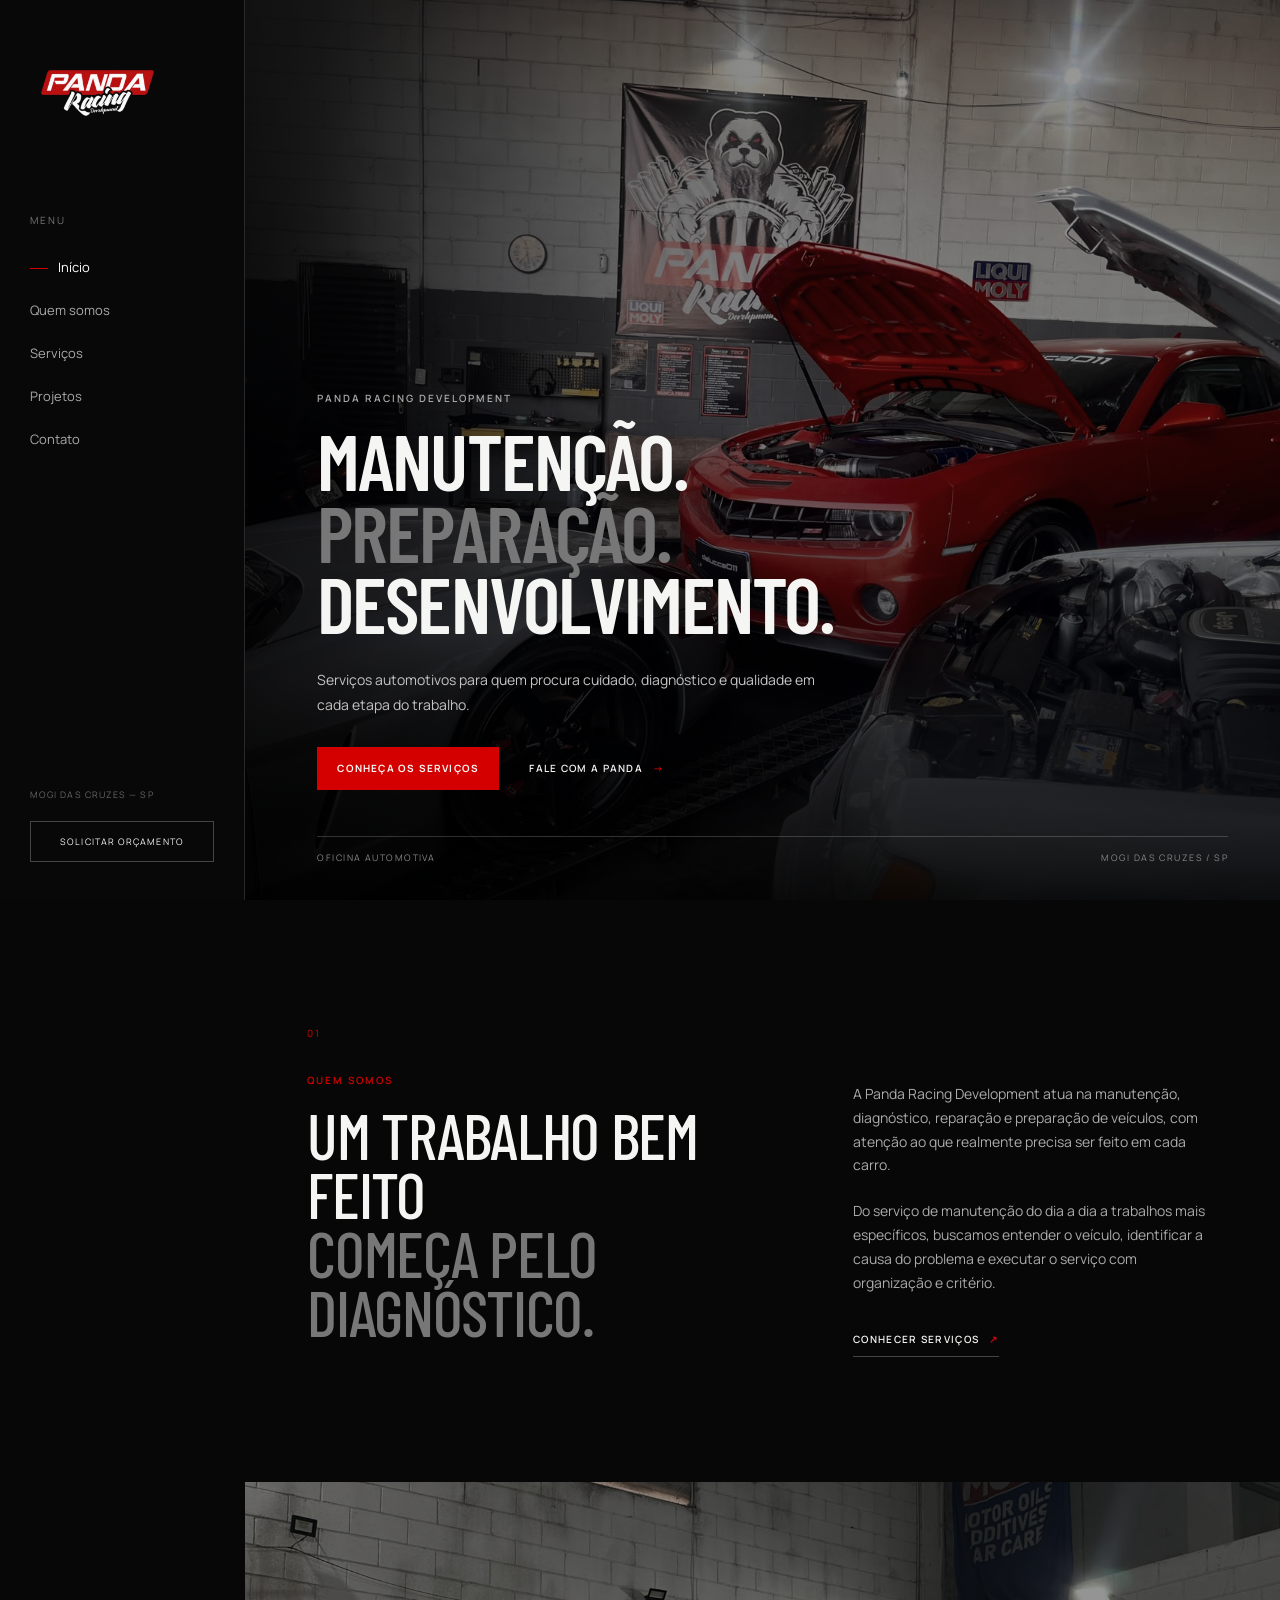
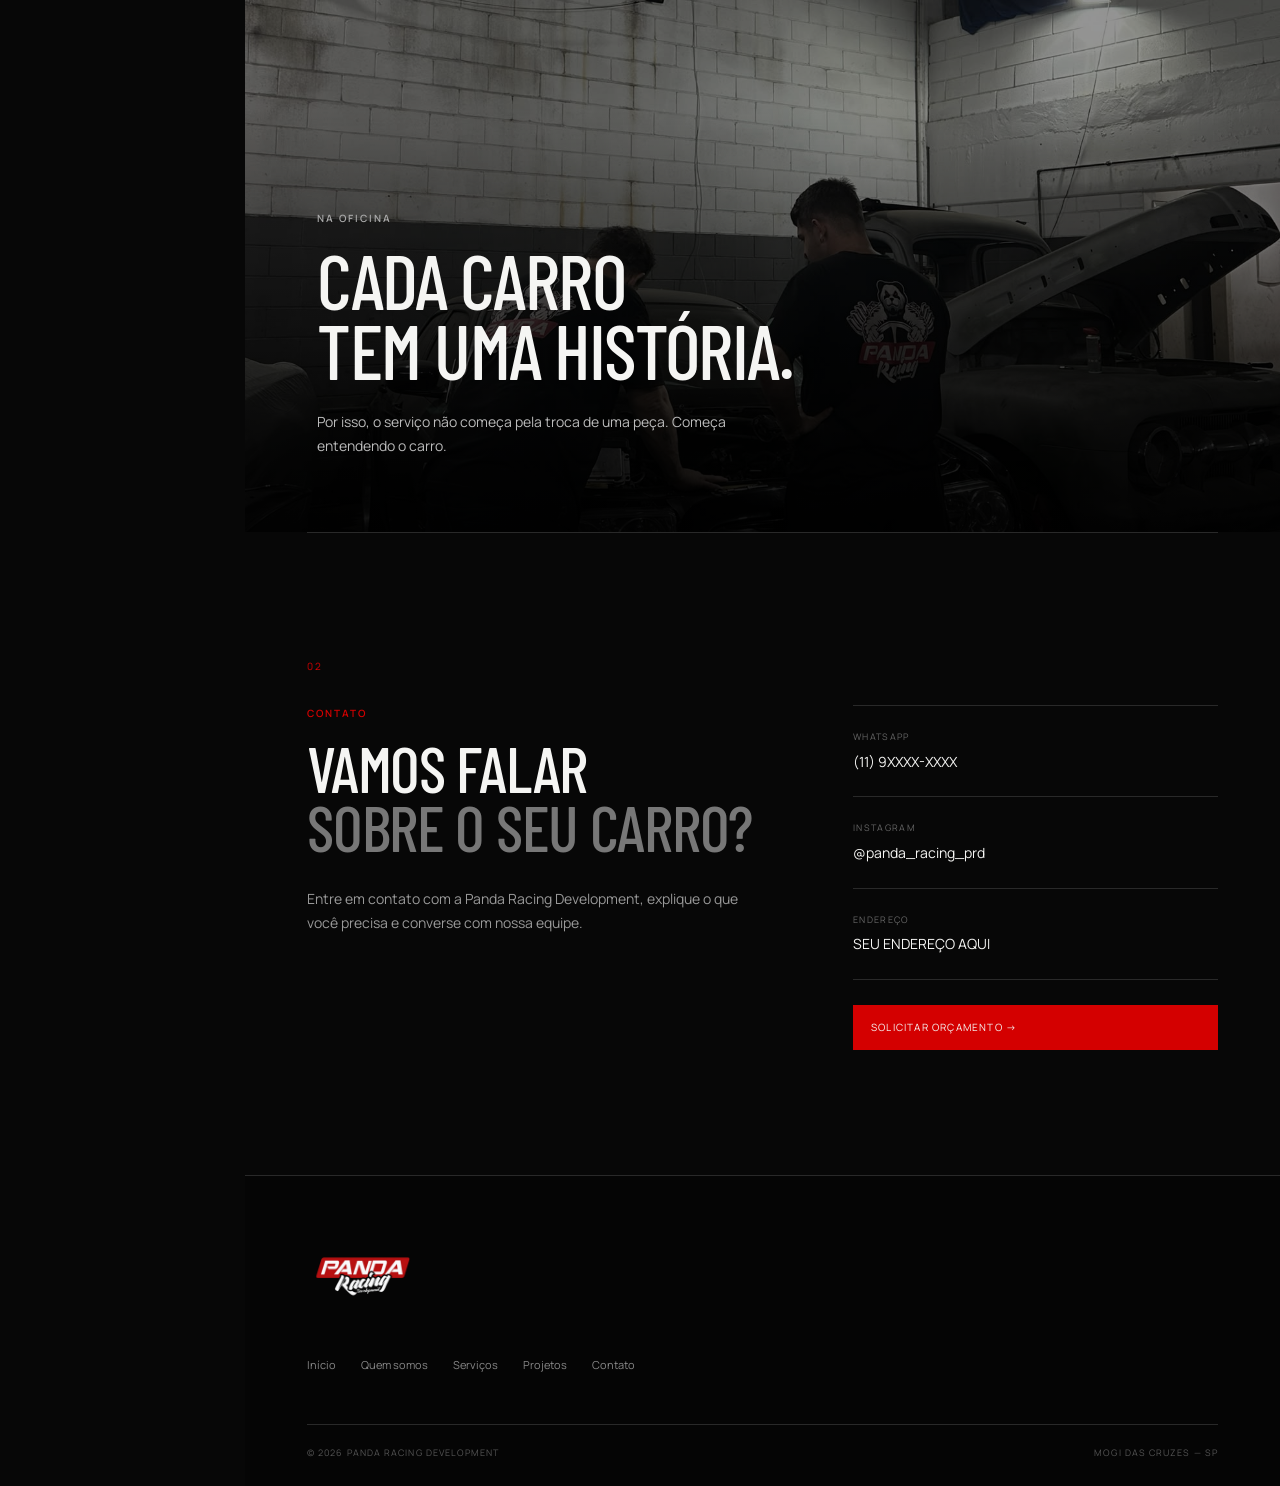
==== index.html @ 646892fe "Add files via upload" ====
<!DOCTYPE html>
<html lang="pt-BR">
<head>
    <meta charset="UTF-8">
    <meta name="viewport" content="width=device-width, initial-scale=1">

    <title>Panda Racing Development | Oficina Automotiva</title>

    <meta
        name="description"
        content="Panda Racing Development — manutenção, diagnóstico, preparação e projetos automotivos em Mogi das Cruzes."
    >

    <meta name="theme-color" content="#080808">

    <link rel="icon" href="assets/logo/logo.png">

    <link rel="preconnect" href="https://fonts.googleapis.com">
    <link rel="preconnect" href="https://fonts.gstatic.com" crossorigin>

    <link
        href="https://fonts.googleapis.com/css2?family=Barlow+Condensed:wght@400;500;600;700&family=Manrope:wght@300;400;500;600;700&display=swap"
        rel="stylesheet"
    >

    <link rel="stylesheet" href="css/style.css">
</head>

<body>

<aside class="sidebar">

    <a href="index.html" class="brand">
        <img src="assets/logo/logo.png" alt="Panda Racing Development">
    </a>

    <div class="menu-label">MENU</div>

    <nav>
        <a href="index.html" class="active">Início</a>
        <a href="index.html#sobre">Quem somos</a>
        <a href="servicos.html">Serviços</a>
        <a href="projetos.html">Projetos</a>
        <a href="index.html#contato">Contato</a>
    </nav>

    <div class="sidebar-bottom">
        <span>MOGI DAS CRUZES — SP</span>

        <a href="index.html#contato" class="side-button">
            SOLICITAR ORÇAMENTO
        </a>
    </div>

</aside>


<header class="mobile-header">

    <a href="index.html" class="mobile-brand">
        <img src="assets/logo/logo.png" alt="Panda Racing Development">
    </a>

    <button class="menu-toggle" aria-label="Abrir menu" aria-expanded="false">
        <span></span>
        <span></span>
    </button>

</header>


<div class="mobile-menu">

    <nav>
        <a href="index.html">Início</a>
        <a href="index.html#sobre">Quem somos</a>
        <a href="servicos.html">Serviços</a>
        <a href="projetos.html">Projetos</a>
        <a href="index.html#contato">Contato</a>
    </nav>

    <a href="index.html#contato" class="mobile-menu-button">
        SOLICITAR ORÇAMENTO
    </a>

</div>


<main>

    <!-- HERO -->

    <section class="hero" id="inicio">

        <img
            class="hero-image"
            src="assets/images/hero.jpg"
            alt="Veículo em ambiente automotivo"
        >

        <div class="hero-overlay"></div>

        <div class="hero-content">

            <span class="eyebrow">
                PANDA RACING DEVELOPMENT
            </span>

            <h1>
                MANUTENÇÃO.<br>
                <span>PREPARAÇÃO.</span><br>
                DESENVOLVIMENTO.
            </h1>

            <p>
                Serviços automotivos para quem procura cuidado,
                diagnóstico e qualidade em cada etapa do trabalho.
            </p>

            <div class="hero-actions">

                <a href="servicos.html" class="button">
                    CONHEÇA OS SERVIÇOS
                </a>

                <a href="#contato" class="text-link">
                    FALE COM A PANDA
                    <span>→</span>
                </a>

            </div>

        </div>

        <div class="hero-footer">
            <span>OFICINA AUTOMOTIVA</span>
            <span>MOGI DAS CRUZES / SP</span>
        </div>

    </section>


    <!-- SOBRE -->

    <section class="intro section" id="sobre">

        <div class="section-index">
            01
        </div>

        <div class="intro-content">

            <div>

                <span class="eyebrow red">
                    QUEM SOMOS
                </span>

                <h2>
                    UM TRABALHO BEM FEITO<br>
                    <span>COMEÇA PELO DIAGNÓSTICO.</span>
                </h2>

            </div>

            <div class="intro-text">

                <p>
                    A Panda Racing Development atua na manutenção,
                    diagnóstico, reparação e preparação de veículos,
                    com atenção ao que realmente precisa ser feito
                    em cada carro.
                </p>

                <p>
                    Do serviço de manutenção do dia a dia a trabalhos
                    mais específicos, buscamos entender o veículo,
                    identificar a causa do problema e executar o serviço
                    com organização e critério.
                </p>

                <a href="servicos.html" class="arrow-link">
                    CONHECER SERVIÇOS
                    <span>↗</span>
                </a>

            </div>

        </div>

    </section>


    <!-- IMAGEM DA OFICINA -->

    <section class="image-section">

        <img
            src="assets/images/oficina.jpg"
            alt="Ambiente da Panda Racing Development"
            loading="lazy"
        >

        <div class="image-section-content">

            <span class="eyebrow">
                NA OFICINA
            </span>

            <h2>
                CADA CARRO<br>
                TEM UMA HISTÓRIA.
            </h2>

            <p>
                Por isso, o serviço não começa pela troca de uma peça.
                Começa entendendo o carro.
            </p>

        </div>

    </section>


    <!-- CONTATO -->

    <section class="contact section" id="contato">

        <div class="section-index">
            02
        </div>

        <div class="contact-grid">

            <div>

                <span class="eyebrow red">
                    CONTATO
                </span>

                <h2>
                    VAMOS FALAR<br>
                    <span>SOBRE O SEU CARRO?</span>
                </h2>

                <p>
                    Entre em contato com a Panda Racing Development,
                    explique o que você precisa e converse com nossa equipe.
                </p>

            </div>


            <div class="contact-info">

                <a
                    href="https://wa.me/55SEUNUMERO"
                    target="_blank"
                    rel="noopener"
                >
                    <small>WHATSAPP</small>
                    <strong>(11) 9XXXX-XXXX</strong>
                </a>

                <a
                    href="https://instagram.com/panda_racing_prd"
                    target="_blank"
                    rel="noopener"
                >
                    <small>INSTAGRAM</small>
                    <strong>@panda_racing_prd</strong>
                </a>

                <div>
                    <small>ENDEREÇO</small>
                    <strong>SEU ENDEREÇO AQUI</strong>
                </div>

                <a
                    href="https://wa.me/55SEUNUMERO"
                    target="_blank"
                    rel="noopener"
                    class="contact-button"
                >
                    SOLICITAR ORÇAMENTO →
                </a>

            </div>

        </div>

    </section>


    <!-- FOOTER -->

    <footer>

        <div class="footer-brand">
            <img
                src="assets/logo/logo.png"
                alt="Panda Racing Development"
            >
        </div>

        <div class="footer-links">

            <a href="index.html">Início</a>

            <a href="index.html#sobre">
                Quem somos
            </a>

            <a href="servicos.html">
                Serviços
            </a>

            <a href="projetos.html">
                Projetos
            </a>

            <a href="index.html#contato">
                Contato
            </a>

        </div>

        <div class="footer-bottom">

            <span>
                © 2026 PANDA RACING DEVELOPMENT
            </span>

            <span>
                MOGI DAS CRUZES — SP
            </span>

        </div>

    </footer>

</main>

<script src="js/script.js"></script>

</body>
</html>
---- css/style.css ----
:root{
    --black:#070707;
    --black-2:#0d0d0d;
    --gray:#151515;
    --line:#292929;
    --white:#f5f5f3;
    --muted:#969696;
    --red:#d40000;
    --max:1450px;
    --side:245px;
}

*{
    margin:0;
    padding:0;
    box-sizing:border-box;
}

html{
    scroll-behavior:smooth;
}

body{
    background:var(--black);
    color:var(--white);
    font-family:"Manrope",Arial,sans-serif;
    font-size:14px;
    line-height:1.7;
    overflow-x:hidden;
}

body.menu-open{
    overflow:hidden;
}

a{
    color:inherit;
    text-decoration:none;
}

button{
    font:inherit;
}

img{
    display:block;
    max-width:100%;
}


/* =========================
   SIDEBAR
========================= */

.sidebar{
    position:fixed;
    inset:0 auto 0 0;
    width:var(--side);
    padding:38px 30px;
    border-right:1px solid var(--line);
    background:#080808;
    z-index:100;
    display:flex;
    flex-direction:column;
}

.brand{
    width:145px;
    margin-bottom:65px;
}

.brand img{
    width:100%;
    height:auto;
    object-fit:contain;
}

.menu-label{
    color:#777;
    font-size:10px;
    letter-spacing:.2em;
    margin-bottom:18px;
}

.sidebar nav{
    display:flex;
    flex-direction:column;
    gap:3px;
}

.sidebar nav a{
    position:relative;
    padding:9px 0;
    color:#aaa;
    font-size:13px;
    transition:.3s;
}

.sidebar nav a::before{
    content:"";
    display:inline-block;
    width:0;
    height:1px;
    background:var(--red);
    vertical-align:middle;
    margin-right:0;
    transition:.3s;
}

.sidebar nav a:hover,
.sidebar nav a.active{
    color:#fff;
}

.sidebar nav a:hover::before,
.sidebar nav a.active::before{
    width:18px;
    margin-right:10px;
}

.sidebar-bottom{
    margin-top:auto;
    display:flex;
    flex-direction:column;
    gap:18px;
}

.sidebar-bottom span{
    color:#666;
    font-size:9px;
    letter-spacing:.12em;
}

.side-button{
    border:1px solid #444;
    padding:12px 14px;
    text-align:center;
    font-size:9px;
    letter-spacing:.12em;
    transition:.3s;
}

.side-button:hover{
    border-color:var(--red);
    background:var(--red);
}


/* =========================
   MOBILE HEADER
========================= */

.mobile-header,
.mobile-menu{
    display:none;
}


/* =========================
   MAIN
========================= */

main{
    margin-left:var(--side);
    min-height:100vh;
}


/* =========================
   TYPOGRAPHY
========================= */

.eyebrow{
    display:block;
    color:#aaa;
    font-size:10px;
    letter-spacing:.2em;
    font-weight:600;
    margin-bottom:17px;
}

.eyebrow.red{
    color:var(--red);
}

h2{
    font-family:"Barlow Condensed",sans-serif;
    font-size:clamp(46px,5vw,76px);
    line-height:.92;
    font-weight:500;
    letter-spacing:-.02em;
}

h2 span{
    color:#777;
}

.section{
    width:min(var(--max),calc(100% - 12%));
    margin:auto;
    padding:125px 0;
}

.section-index{
    color:var(--red);
    font-size:10px;
    letter-spacing:.15em;
    margin-bottom:30px;
}


/* =========================
   HERO
========================= */

.hero{
    height:100vh;
    min-height:680px;
    position:relative;
    overflow:hidden;
    display:flex;
    align-items:flex-end;
}

.hero-image{
    position:absolute;
    inset:0;
    width:100%;
    height:100%;
    object-fit:cover;
    filter:saturate(.7);
}

.hero-overlay{
    position:absolute;
    inset:0;
    background:
        linear-gradient(
            90deg,
            rgba(0,0,0,.86) 0%,
            rgba(0,0,0,.46) 48%,
            rgba(0,0,0,.38)
        ),
        linear-gradient(
            0deg,
            rgba(0,0,0,.9),
            transparent 55%
        );
}

.hero-content{
    position:relative;
    z-index:2;
    width:min(900px,90%);
    margin:0 0 110px 7%;
}

.hero h1{
    font-family:"Barlow Condensed",sans-serif;
    font-size:clamp(54px,6.2vw,94px);
    line-height:.9;
    font-weight:600;
    letter-spacing:-.025em;
    max-width:900px;
}

.hero h1 span{
    color:#777;
}

.hero-content p{
    max-width:500px;
    margin:28px 0 30px;
    color:#c4c4c4;
    font-size:14px;
    line-height:1.8;
}

.hero-actions{
    display:flex;
    align-items:center;
    gap:30px;
}

.button{
    display:inline-block;
    background:var(--red);
    padding:13px 20px;
    font-size:10px;
    letter-spacing:.12em;
    font-weight:700;
    transition:.3s;
}

.button:hover{
    background:#f00000;
    transform:translateY(-2px);
}

.text-link,
.arrow-link{
    font-size:10px;
    letter-spacing:.13em;
    font-weight:600;
}

.text-link span,
.arrow-link span{
    color:var(--red);
    margin-left:7px;
}

.hero-footer{
    position:absolute;
    z-index:2;
    bottom:35px;
    right:5%;
    left:7%;
    display:flex;
    justify-content:space-between;
    color:#888;
    font-size:9px;
    letter-spacing:.16em;
    border-top:1px solid rgba(255,255,255,.18);
    padding-top:13px;
}


/* =========================
   ABOUT
========================= */

.intro-content{
    display:grid;
    grid-template-columns:1.1fr .9fr;
    gap:100px;
}

.intro-text{
    padding-top:10px;
    max-width:570px;
}

.intro-text p{
    color:#aaa;
    margin-bottom:22px;
    font-size:14px;
}

.arrow-link{
    display:inline-block;
    margin-top:15px;
    padding-bottom:8px;
    border-bottom:1px solid #444;
    transition:.3s;
}

.arrow-link:hover{
    border-color:var(--red);
    color:#fff;
}


/* =========================
   IMAGE SECTION
========================= */

.image-section{
    min-height:650px;
    position:relative;
    overflow:hidden;
    display:flex;
    align-items:flex-end;
}

.image-section > img{
    position:absolute;
    inset:0;
    width:100%;
    height:100%;
    object-fit:cover;
    filter:brightness(.58) saturate(.7);
}

.image-section::after{
    content:"";
    position:absolute;
    inset:0;
    background:linear-gradient(
        0deg,
        rgba(0,0,0,.9),
        transparent 65%
    );
}

.image-section-content{
    position:relative;
    z-index:2;
    padding:0 7% 75px;
    max-width:760px;
}

.image-section h2{
    font-size:clamp(55px,6vw,90px);
}

.image-section p{
    max-width:440px;
    margin-top:25px;
    color:#bbb;
}


/* =========================
   CONTACT
========================= */

.contact{
    border-top:1px solid var(--line);
}

.contact-grid{
    display:grid;
    grid-template-columns:1.1fr .9fr;
    gap:100px;
}

.contact p{
    color:#999;
    max-width:500px;
    margin-top:30px;
}

.contact-info{
    border-top:1px solid var(--line);
}

.contact-info > a,
.contact-info > div{
    display:flex;
    flex-direction:column;
    padding:23px 0;
    border-bottom:1px solid var(--line);
}

.contact-info small{
    color:#666;
    font-size:9px;
    letter-spacing:.15em;
    margin-bottom:5px;
}

.contact-info strong{
    font-size:14px;
    font-weight:400;
}

.contact-info a:hover strong{
    color:var(--red);
}

.contact-button{
    margin-top:25px;
    background:var(--red);
    padding:14px 18px!important;
    border:0!important;
    font-size:10px;
    letter-spacing:.12em;
}

.contact-button:hover{
    color:#fff!important;
}


/* =========================
   PAGE HERO
========================= */

.page-hero{
    min-height:500px;
    padding:160px 7% 90px;
    display:flex;
    align-items:flex-end;
    border-bottom:1px solid var(--line);
    background:
        linear-gradient(
            90deg,
            #080808 0%,
            rgba(8,8,8,.8)
        ),
        url("../assets/images/hero.jpg") center/cover;
}

.page-hero h1{
    font-family:"Barlow Condensed",sans-serif;
    font-size:clamp(70px,9vw,130px);
    line-height:.8;
    font-weight:500;
    letter-spacing:-.025em;
}

.page-hero p{
    color:#999;
    max-width:520px;
    margin-top:30px;
    font-size:13px;
}


/* =========================
   SERVICES PAGE
========================= */

.services-page-intro{
    padding-bottom:90px;
}

.services-page-heading{
    display:grid;
    grid-template-columns:1.1fr .9fr;
    gap:100px;
}

.services-page-heading > p{
    max-width:520px;
    color:#999;
    padding-top:10px;
}

.service-details{
    border-top:1px solid var(--line);
}

.service-detail{
    width:min(var(--max),calc(100% - 12%));
    margin:auto;
    display:grid;
    grid-template-columns:100px 1fr;
    gap:80px;
    padding:80px 0;
    border-bottom:1px solid var(--line);
}

.service-detail-number{
    color:#555;
    font-size:11px;
    letter-spacing:.12em;
    padding-top:6px;
}

.service-detail-content{
    max-width:900px;
}

.service-detail-content h2{
    font-size:clamp(48px,5vw,72px);
    margin-bottom:25px;
}

.service-detail-content > p{
    color:#999;
    max-width:700px;
    margin-bottom:35px;
}

.service-detail-content ul{
    list-style:none;
    display:grid;
    grid-template-columns:repeat(2,1fr);
    gap:0;
    border-top:1px solid var(--line);
}

.service-detail-content li{
    padding:15px 0;
    border-bottom:1px solid var(--line);
    color:#bbb;
    font-size:12px;
}

.service-detail-content li::before{
    content:"—";
    color:var(--red);
    margin-right:12px;
}

.service-cta{
    padding:150px 7%;
    border-top:1px solid var(--line);
    text-align:center;
}

.service-cta h2{
    margin:15px 0 35px;
}


/* =========================
   PROJECTS PAGE
========================= */

.projects-gallery{
    padding-bottom:120px;
}

.projects-gallery-heading{
    display:grid;
    grid-template-columns:1.1fr .9fr;
    gap:100px;
    margin-bottom:65px;
}

.projects-gallery-heading > p{
    color:#999;
    max-width:500px;
    padding-top:10px;
}

.projects-masonry{
    display:grid;
    grid-template-columns:repeat(2,1fr);
    gap:12px;
}

.gallery-item{
    position:relative;
    display:block;
    overflow:hidden;
    background:#111;
    min-height:500px;
}

.gallery-item.gallery-large{
    grid-column:span 2;
    min-height:650px;
}

.gallery-item.gallery-wide{
    grid-column:span 2;
    min-height:600px;
}

.gallery-item.gallery-tall{
    min-height:650px;
}

.gallery-item img{
    width:100%;
    height:100%;
    min-height:inherit;
    object-fit:cover;
    transition:transform .8s ease;
}

.gallery-item:hover img{
    transform:scale(1.035);
}

.project-description{
    border-top:1px solid var(--line);
}

.project-description-grid{
    display:grid;
    grid-template-columns:1.1fr .9fr;
    gap:100px;
}

.project-description-grid > div:last-child{
    max-width:560px;
}

.project-description-grid p{
    color:#999;
    margin-bottom:24px;
}

.project-cta{
    padding:150px 7%;
    border-top:1px solid var(--line);
    text-align:center;
}

.project-cta h2{
    margin:15px 0 35px;
}


/* =========================
   LIGHTBOX
========================= */

.lightbox{
    position:fixed;
    inset:0;
    z-index:500;
    background:rgba(0,0,0,.94);
    display:flex;
    align-items:center;
    justify-content:center;
    padding:40px;
    opacity:0;
    visibility:hidden;
    transition:.3s;
}

.lightbox.open{
    opacity:1;
    visibility:visible;
}

.lightbox img{
    max-width:92vw;
    max-height:90vh;
    width:auto;
    height:auto;
    object-fit:contain;
}

.lightbox-close{
    position:absolute;
    top:25px;
    right:30px;
    border:0;
    background:none;
    color:#fff;
    font-size:38px;
    line-height:1;
    cursor:pointer;
    transition:.3s;
}

.lightbox-close:hover{
    color:var(--red);
}


/* =========================
   FOOTER
========================= */

footer{
    padding:55px 6% 25px;
    border-top:1px solid var(--line);
    background:#050505;
}

.footer-brand img{
    width:120px;
    margin-bottom:35px;
}

.footer-links{
    display:flex;
    flex-wrap:wrap;
    gap:25px;
    margin-bottom:50px;
}

.footer-links a{
    color:#888;
    font-size:11px;
    transition:.3s;
}

.footer-links a:hover{
    color:#fff;
}

.footer-bottom{
    padding-top:20px;
    border-top:1px solid var(--line);
    display:flex;
    justify-content:space-between;
    color:#555;
    font-size:9px;
    letter-spacing:.12em;
}


/* =========================
   REVEAL
========================= */

.reveal{
    opacity:0;
    transform:translateY(25px);
    transition:opacity .7s ease,transform .7s ease;
}

.reveal.visible{
    opacity:1;
    transform:translateY(0);
}


/* =========================
   TABLET
========================= */

@media(max-width:1000px){

    :root{
        --side:205px;
    }

    .intro-content,
    .contact-grid,
    .services-page-heading,
    .projects-gallery-heading,
    .project-description-grid{
        grid-template-columns:1fr;
        gap:45px;
    }

    .service-detail{
        gap:45px;
    }

}


/* =========================
   MOBILE
========================= */

@media(max-width:700px){

    :root{
        --side:0px;
    }

    .sidebar{
        display:none;
    }

    .mobile-header{
        position:fixed;
        top:0;
        left:0;
        right:0;
        height:70px;
        padding:0 22px;
        background:rgba(8,8,8,.96);
        border-bottom:1px solid #222;
        z-index:200;
        display:flex;
        align-items:center;
        justify-content:space-between;
    }

    .mobile-brand{
        width:105px;
    }

    .mobile-brand img{
        width:100%;
    }

    .menu-toggle{
        width:38px;
        height:38px;
        border:1px solid #333;
        background:none;
        display:flex;
        flex-direction:column;
        justify-content:center;
        align-items:center;
        gap:6px;
        cursor:pointer;
    }

    .menu-toggle span{
        display:block;
        width:17px;
        height:1px;
        background:#fff;
        transition:.3s;
    }

    body.menu-open .menu-toggle span:first-child{
        transform:translateY(3.5px) rotate(45deg);
    }

    body.menu-open .menu-toggle span:last-child{
        transform:translateY(-3.5px) rotate(-45deg);
    }

    .mobile-menu{
        position:fixed;
        inset:70px 0 0;
        z-index:190;
        background:#080808;
        padding:35px 25px;
        display:flex;
        flex-direction:column;
        transform:translateX(100%);
        transition:.35s ease;
    }

    body.menu-open .mobile-menu{
        transform:translateX(0);
    }

    .mobile-menu nav{
        display:flex;
        flex-direction:column;
    }

    .mobile-menu nav a{
        padding:18px 0;
        border-bottom:1px solid var(--line);
        font-family:"Barlow Condensed",sans-serif;
        font-size:30px;
        text-transform:uppercase;
    }

    .mobile-menu-button{
        margin-top:auto;
        background:var(--red);
        padding:15px;
        text-align:center;
        font-size:10px;
        letter-spacing:.12em;
    }

    main{
        margin:0;
        padding-top:70px;
    }

    .hero{
        min-height:650px;
        height:calc(100vh - 70px);
    }

    .hero-content{
        width:88%;
        margin:0 0 75px 6%;
    }

    .hero h1{
        font-size:54px;
    }

    .hero-content p{
        font-size:12px;
        max-width:370px;
    }

    .hero-actions{
        gap:20px;
        flex-wrap:wrap;
    }

    .hero-footer{
        left:6%;
        right:6%;
        font-size:7px;
    }

    .section{
        width:88%;
        padding:85px 0;
    }

    h2{
        font-size:50px;
    }

    .image-section{
        min-height:550px;
    }

    .image-section-content{
        padding:0 6% 55px;
    }

    .page-hero{
        min-height:430px;
        padding:110px 6% 65px;
    }

    .page-hero h1{
        font-size:78px;
    }

    .service-detail{
        width:88%;
        grid-template-columns:35px 1fr;
        gap:20px;
        padding:60px 0;
    }

    .service-detail-content h2{
        font-size:48px;
    }

    .service-detail-content ul{
        grid-template-columns:1fr;
    }

    .service-cta,
    .project-cta{
        padding:100px 6%;
    }

    .projects-gallery{
        width:88%;
    }

    .projects-masonry{
        grid-template-columns:1fr;
    }

    .gallery-item,
    .gallery-item.gallery-large,
    .gallery-item.gallery-wide,
    .gallery-item.gallery-tall{
        grid-column:auto;
        min-height:440px;
    }

    .gallery-item.gallery-large,
    .gallery-item.gallery-wide{
        min-height:500px;
    }

    .footer-bottom{
        display:block;
    }

    .footer-bottom span{
        display:block;
        margin-top:8px;
    }

}


/* =========================
   REDUCED MOTION
========================= */

@media(prefers-reduced-motion:reduce){

    html{
        scroll-behavior:auto;
    }

    *,
    *::before,
    *::after{
        transition:none!important;
        animation:none!important;
    }

}
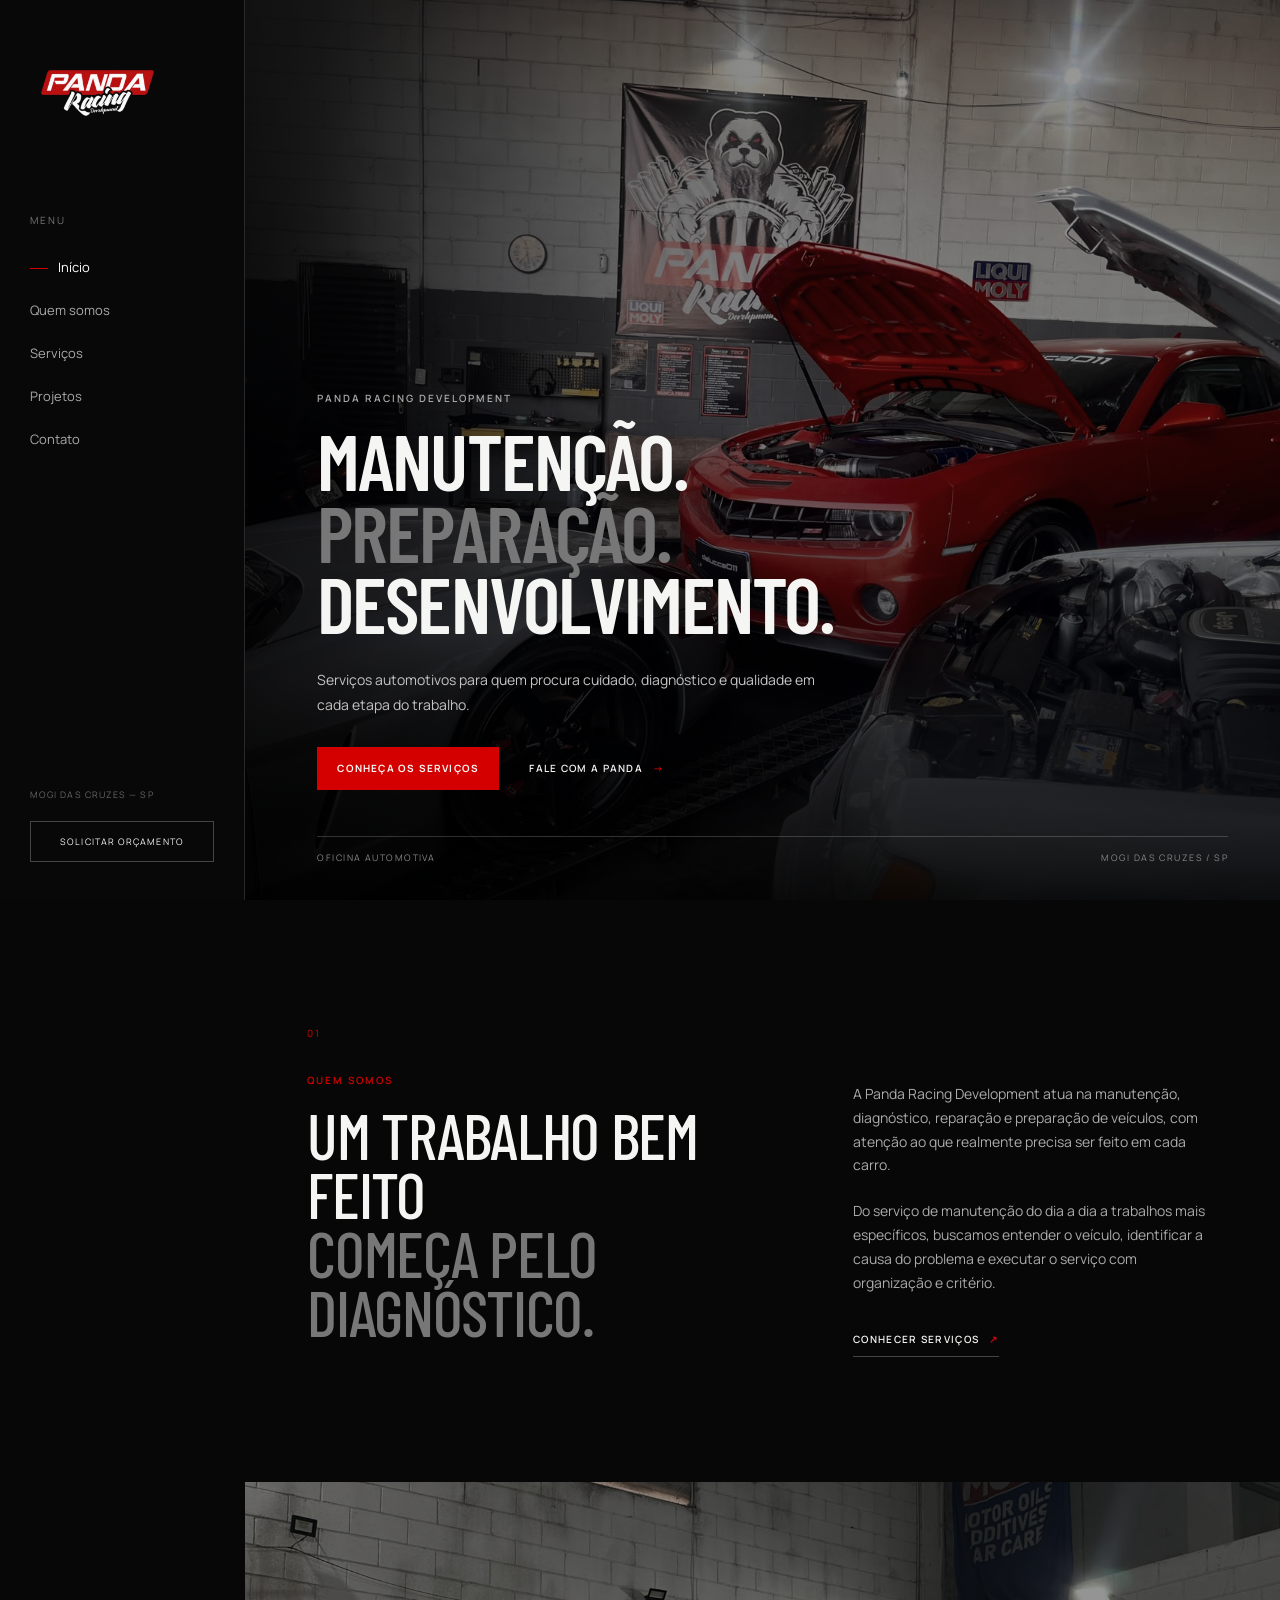
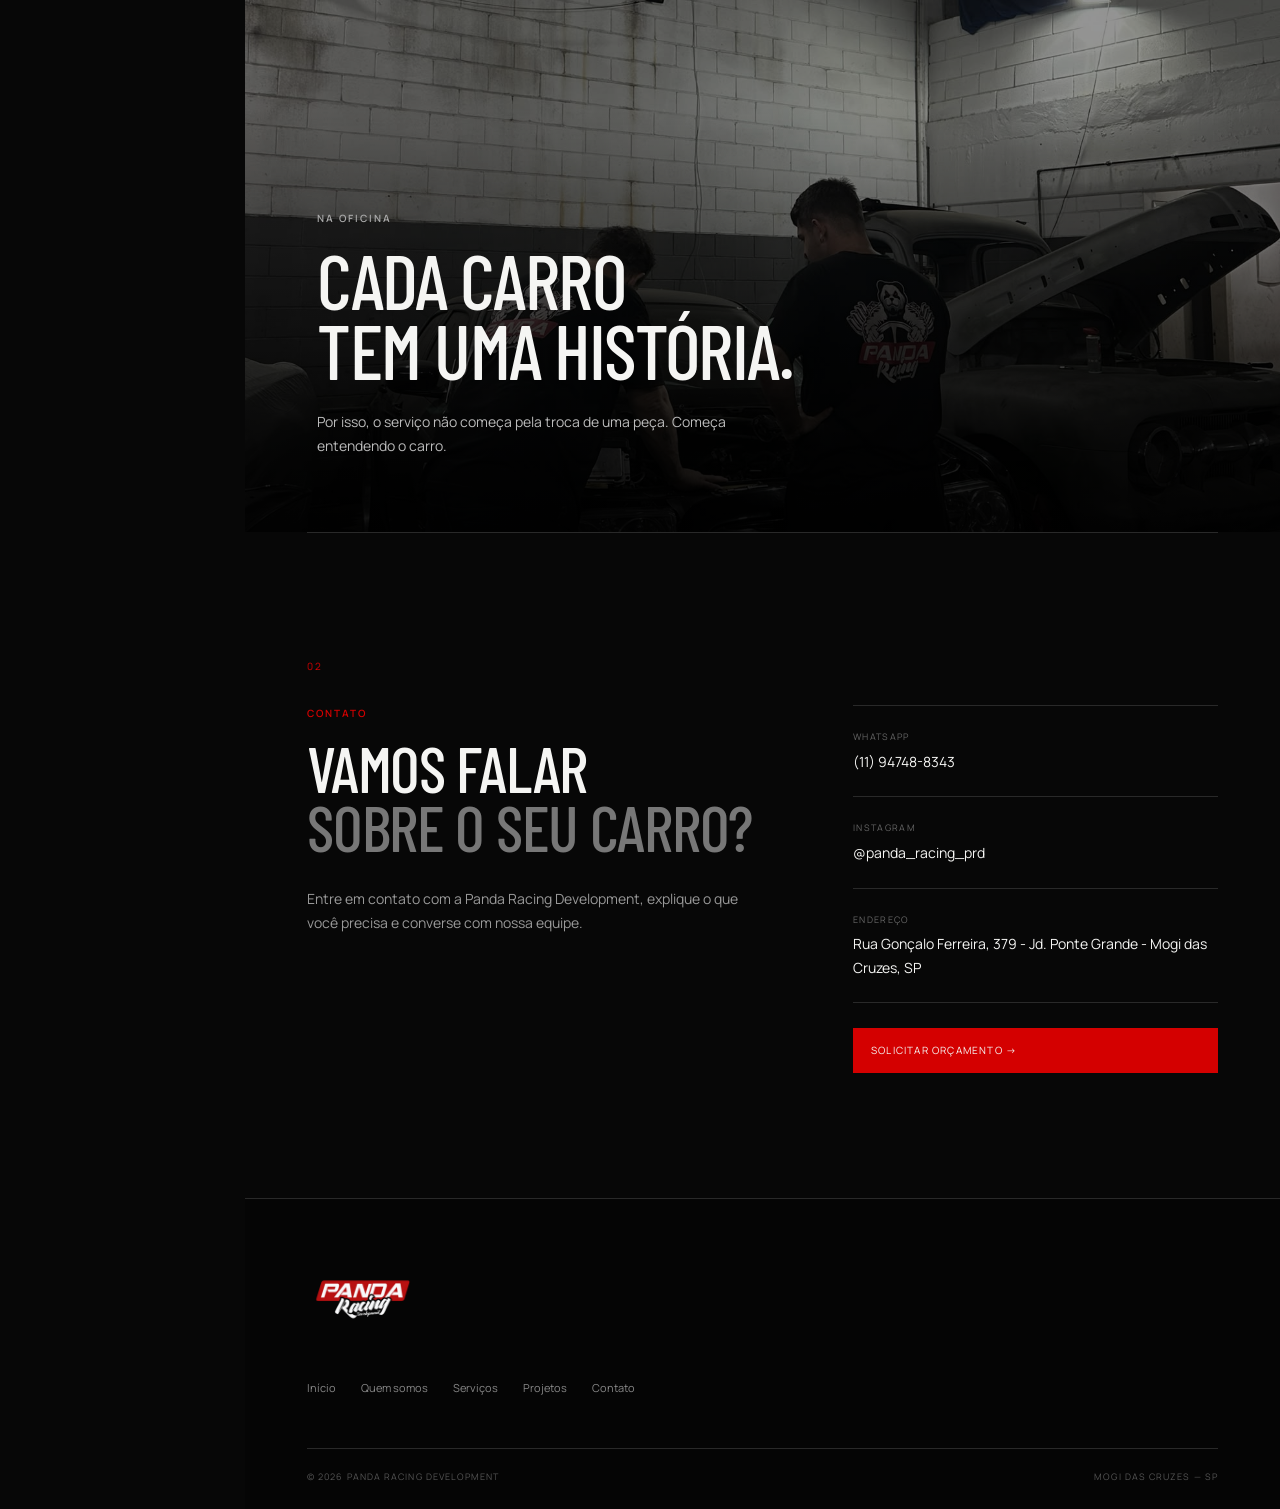
==== commit fde8ea7f: "Update index.html" ====
--- a/index.html
+++ b/index.html
@@ -254,12 +254,12 @@
             <div class="contact-info">
 
                 <a
-                    href="https://wa.me/55SEUNUMERO"
+                    href="https://wa.me/55S11947488343"
                     target="_blank"
                     rel="noopener"
                 >
                     <small>WHATSAPP</small>
-                    <strong>(11) 9XXXX-XXXX</strong>
+                    <strong>(11) 94748-8343</strong>
                 </a>
 
                 <a
@@ -273,7 +273,7 @@
 
                 <div>
                     <small>ENDEREÇO</small>
-                    <strong>SEU ENDEREÇO AQUI</strong>
+                    <strong>Rua Gonçalo Ferreira, 379 - Jd. Ponte Grande - Mogi das Cruzes, SP</strong>
                 </div>
 
                 <a
@@ -344,4 +344,4 @@
 <script src="js/script.js"></script>
 
 </body>
-</html>+</html>
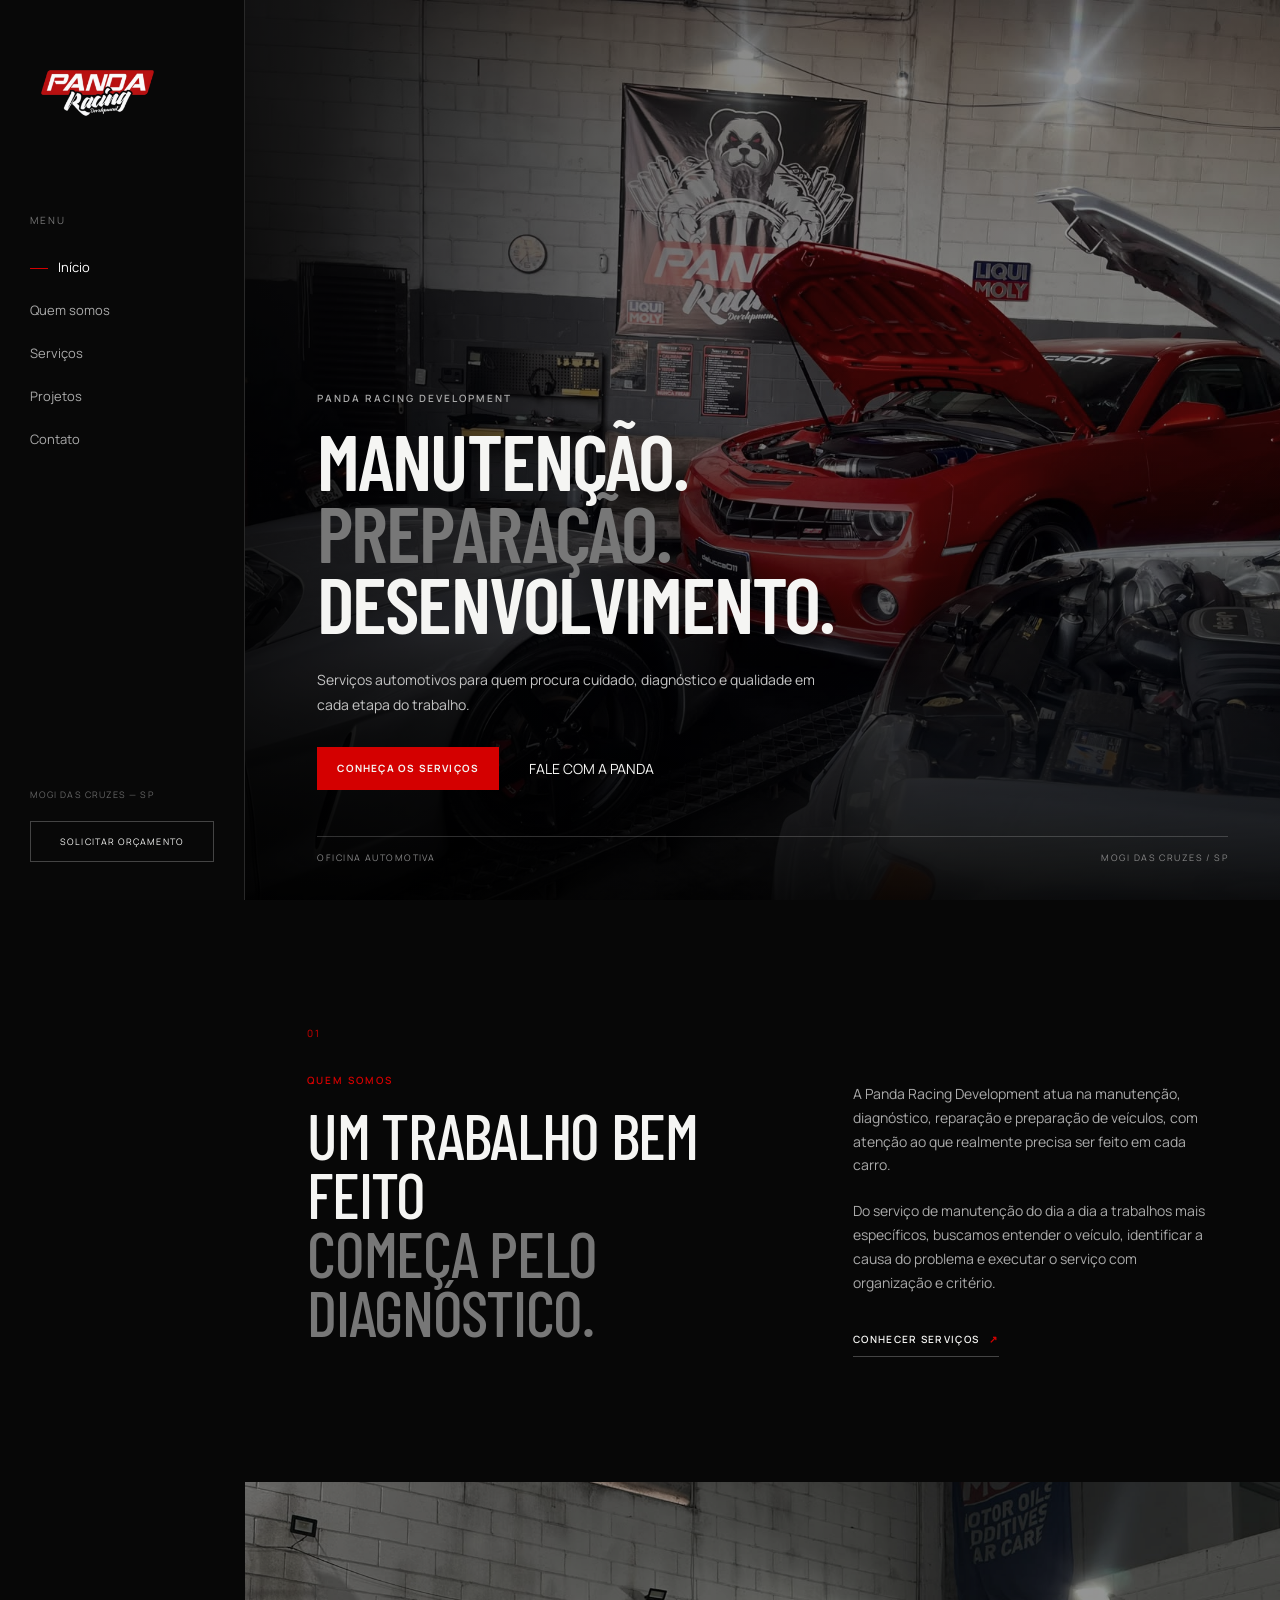
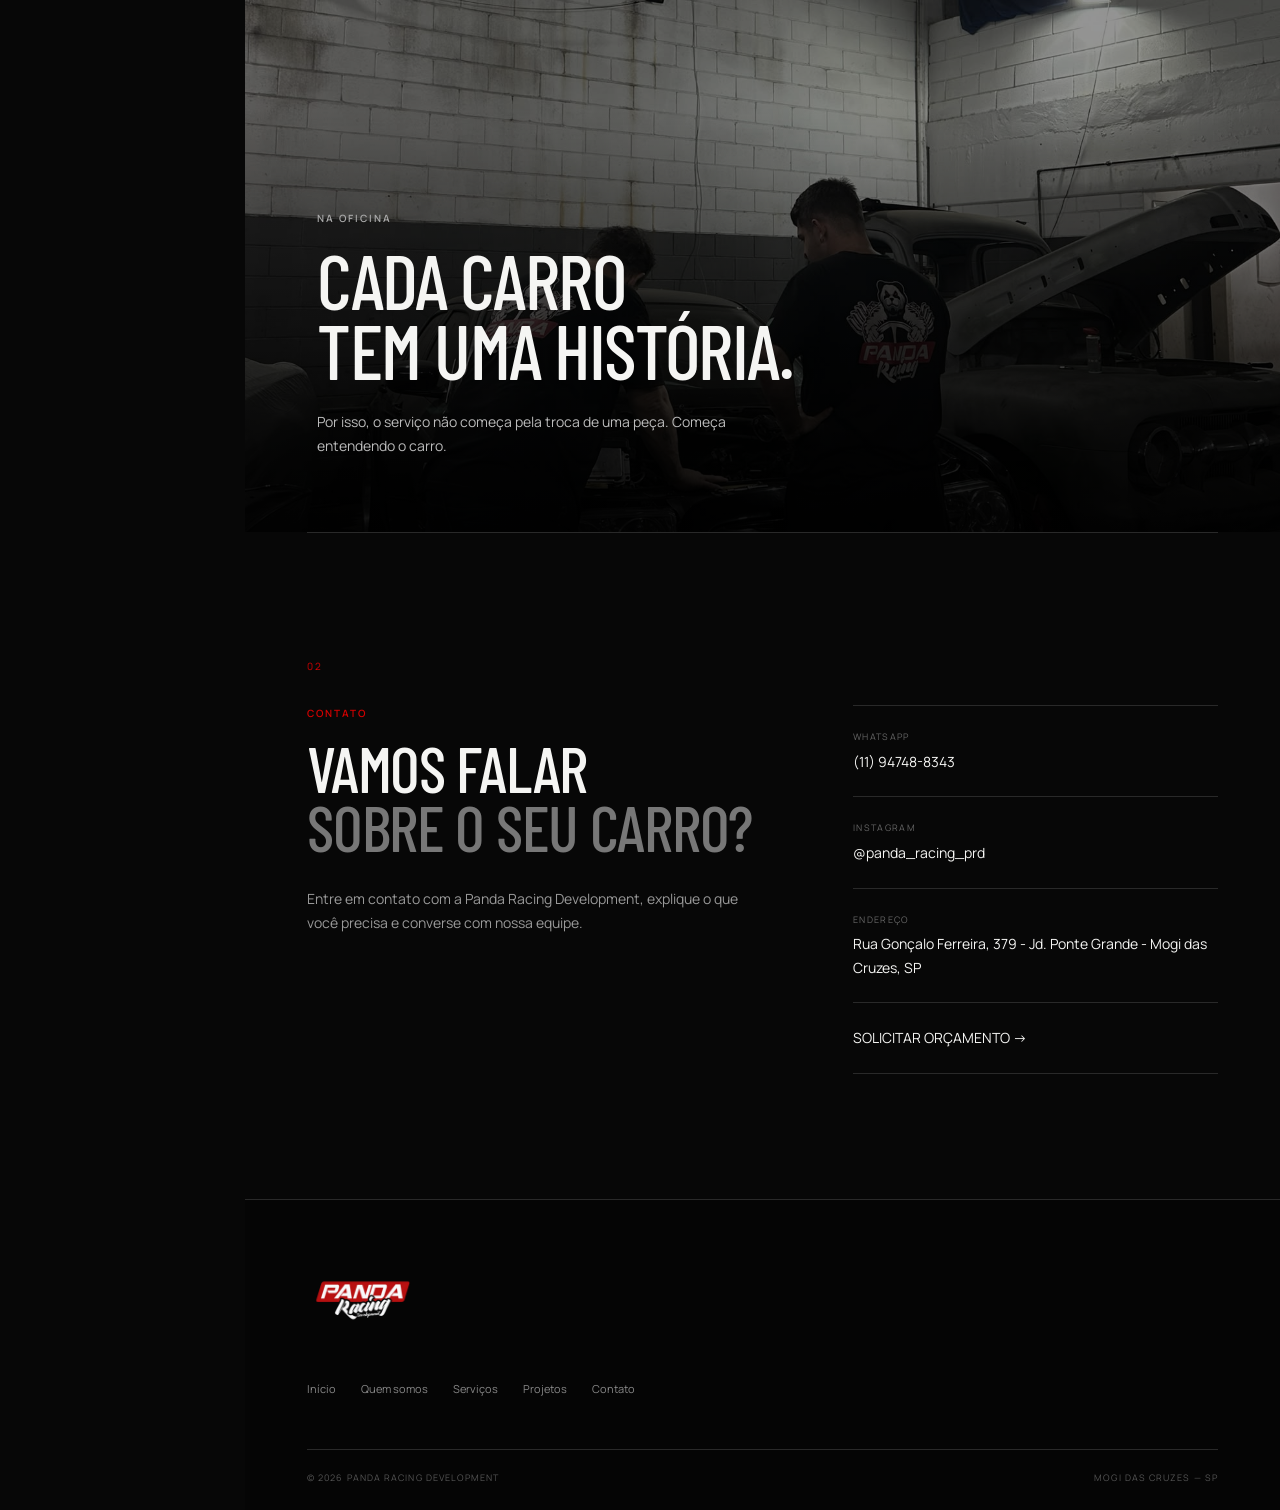
==== commit d8d974dc: "Update index.html" ====
--- a/index.html
+++ b/index.html
@@ -121,12 +121,13 @@
 
                 <a href="servicos.html" class="button">
                     CONHEÇA OS SERVIÇOS
-                </a>
-
-                <a href="#contato" class="text-link">
-                    FALE COM A PANDA
-                    <span>→</span>
-                </a>
+                <a
+    href="https://wa.me/5511947488343?text=Ol%C3%A1%21%20Gostaria%20de%20saber%20mais%20sobre%20os%20servi%C3%A7os%20da%20Panda%20Racing%20Development."
+    target="_blank"
+    rel="noopener noreferrer"
+>
+    FALE COM A PANDA
+</a>
 
             </div>
 
@@ -254,7 +255,7 @@
             <div class="contact-info">
 
                 <a
-                    href="https://wa.me/55S11947488343"
+                    href="https://wa.me/5511947488343"
                     target="_blank"
                     rel="noopener"
                 >
@@ -276,15 +277,13 @@
                     <strong>Rua Gonçalo Ferreira, 379 - Jd. Ponte Grande - Mogi das Cruzes, SP</strong>
                 </div>
 
-                <a
-                    href="https://wa.me/55SEUNUMERO"
-                    target="_blank"
-                    rel="noopener"
-                    class="contact-button"
-                >
-                    SOLICITAR ORÇAMENTO →
-                </a>
-
+               <a
+    href="https://wa.me/5511947488343?text=Ol%C3%A1%21%20Gostaria%20de%20solicitar%20um%20or%C3%A7amento%20para%20meu%20ve%C3%ADculo."
+    target="_blank"
+    rel="noopener noreferrer"
+>
+    SOLICITAR ORÇAMENTO →
+</a>
             </div>
 
         </div>
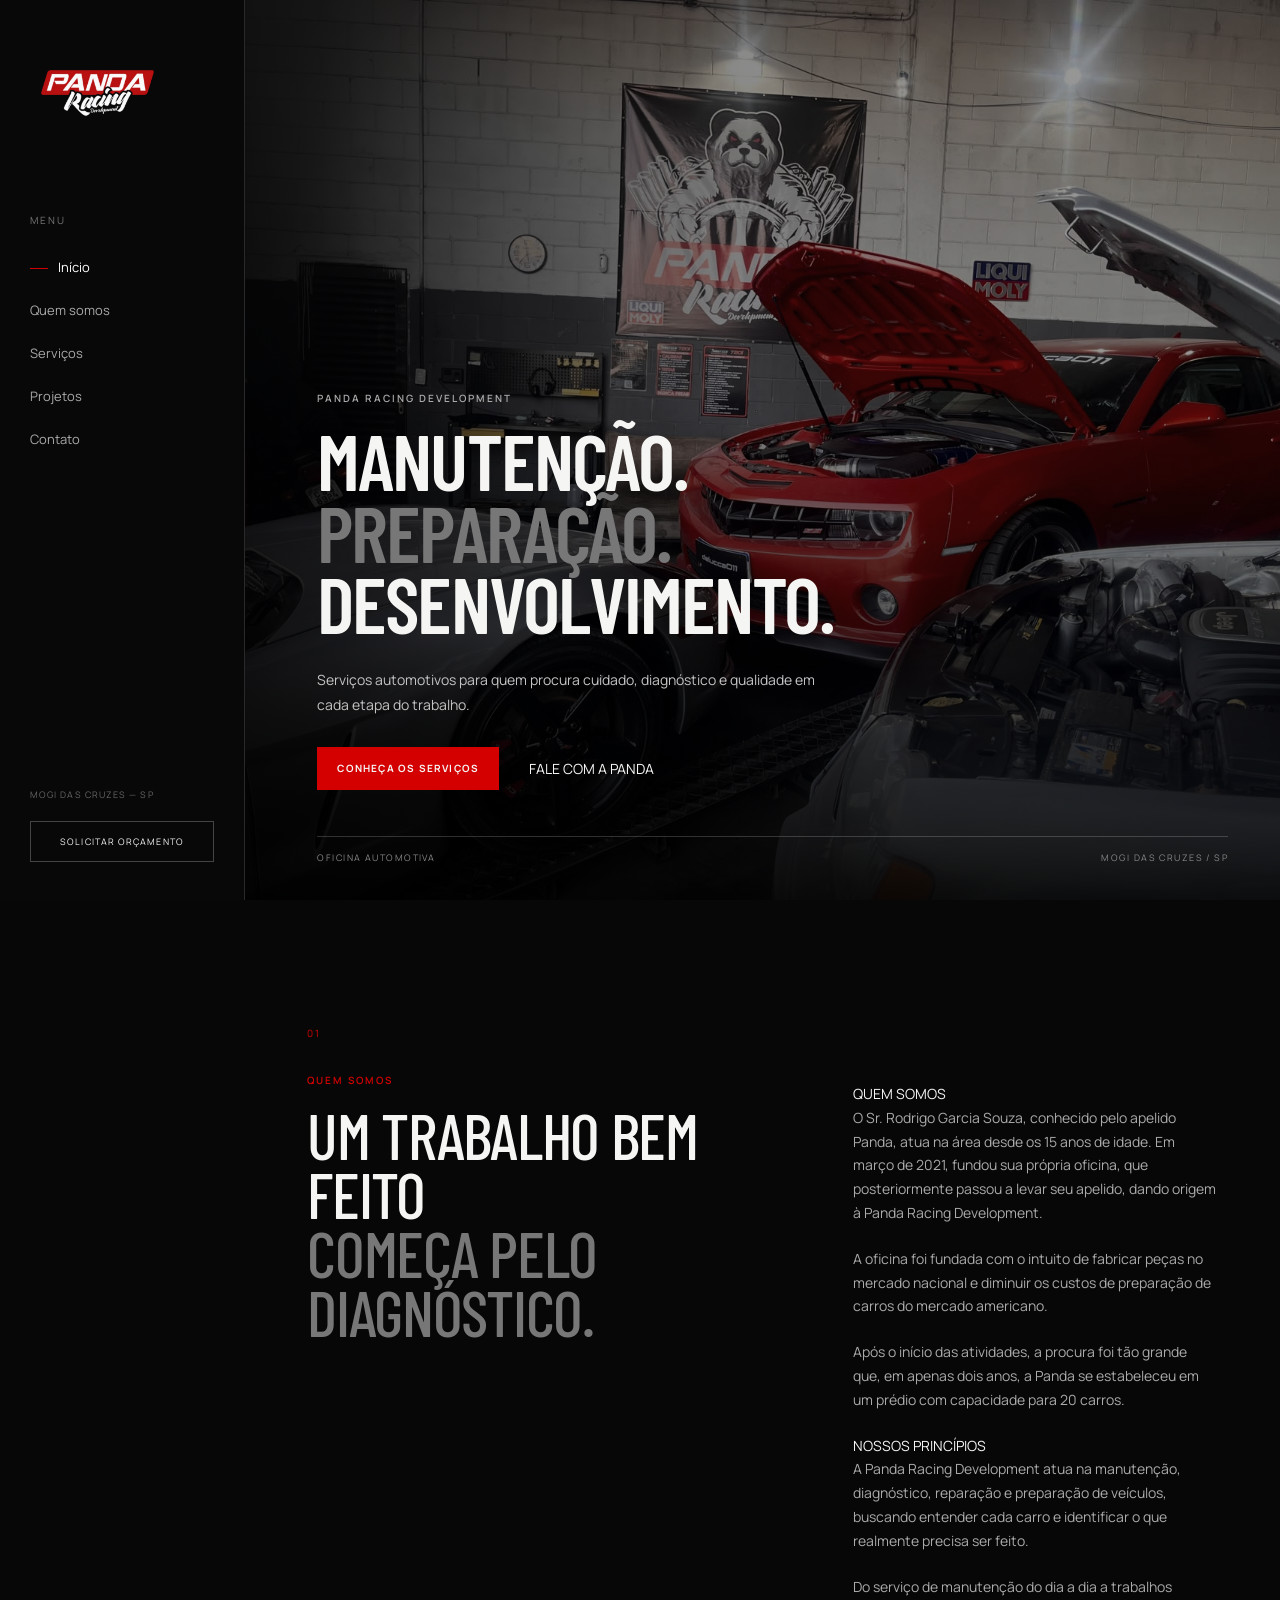
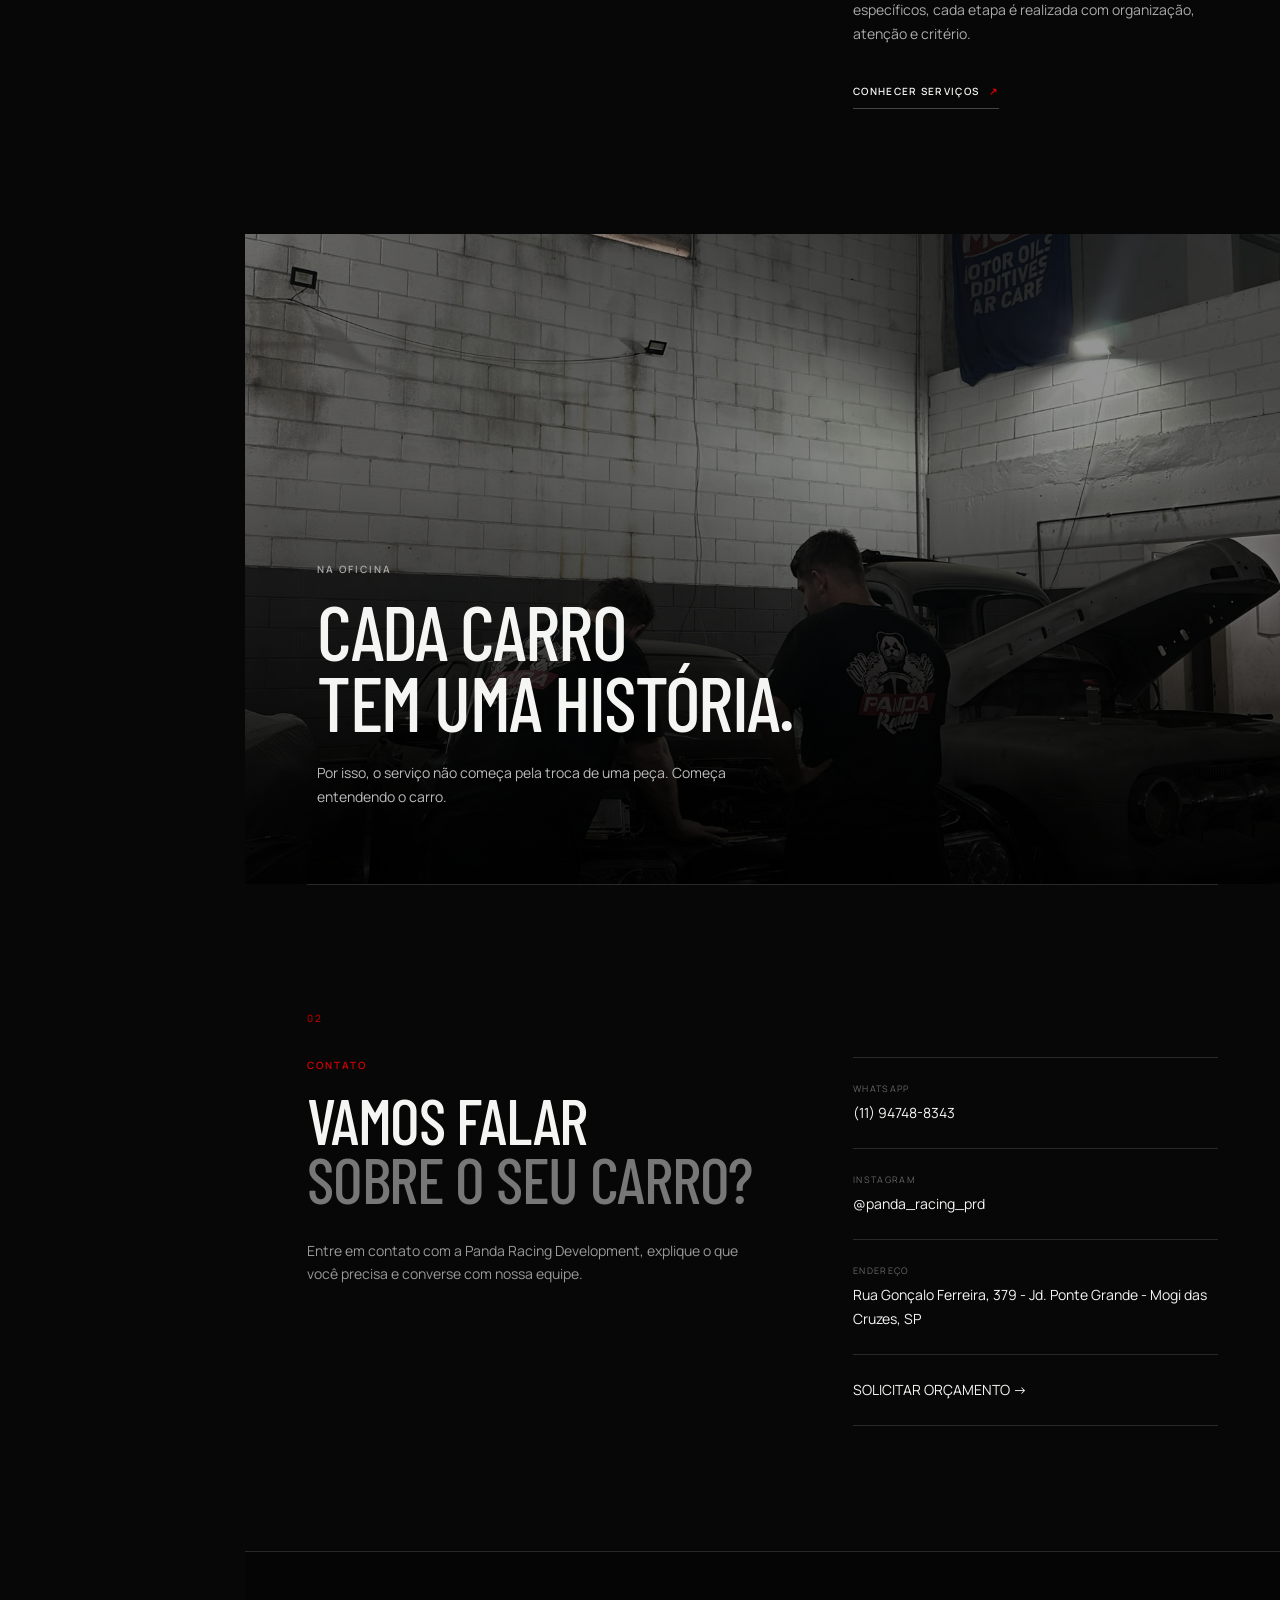
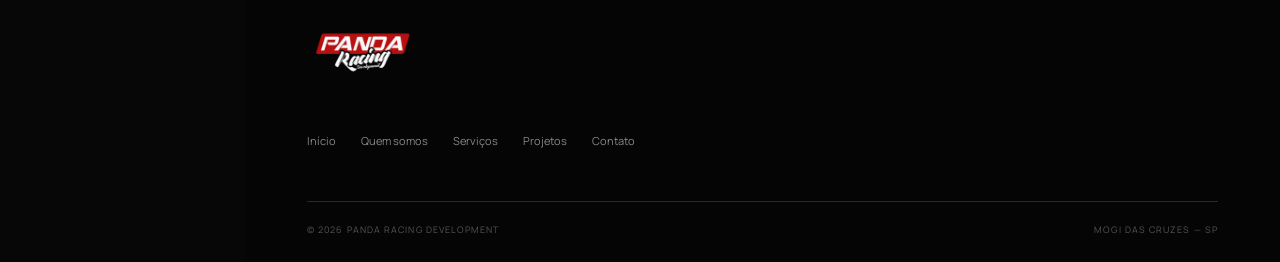
==== commit eb017b75: "Update index.html" ====
--- a/index.html
+++ b/index.html
@@ -151,44 +151,75 @@
 
         <div class="intro-content">
 
-            <div>
-
-                <span class="eyebrow red">
-                    QUEM SOMOS
-                </span>
-
-                <h2>
-                    UM TRABALHO BEM FEITO<br>
-                    <span>COMEÇA PELO DIAGNÓSTICO.</span>
-                </h2>
-
-            </div>
-
-            <div class="intro-text">
-
-                <p>
-                    A Panda Racing Development atua na manutenção,
-                    diagnóstico, reparação e preparação de veículos,
-                    com atenção ao que realmente precisa ser feito
-                    em cada carro.
-                </p>
-
-                <p>
-                    Do serviço de manutenção do dia a dia a trabalhos
-                    mais específicos, buscamos entender o veículo,
-                    identificar a causa do problema e executar o serviço
-                    com organização e critério.
-                </p>
-
-                <a href="servicos.html" class="arrow-link">
-                    CONHECER SERVIÇOS
-                    <span>↗</span>
-                </a>
-
-            </div>
-
-        </div>
-
+           <div>
+
+    <span class="eyebrow red">
+        QUEM SOMOS
+    </span>
+
+    <h2>
+        UM TRABALHO BEM FEITO<br>
+        <span>COMEÇA PELO DIAGNÓSTICO.</span>
+    </h2>
+
+</div>
+
+<div class="intro-text">
+
+    <div class="intro-block">
+
+        <span class="intro-label">
+            QUEM SOMOS
+        </span>
+
+        <p>
+            O Sr. Rodrigo Garcia Souza, conhecido pelo apelido Panda,
+            atua na área desde os 15 anos de idade. Em março de 2021,
+            fundou sua própria oficina, que posteriormente passou a
+            levar seu apelido, dando origem à Panda Racing Development.
+        </p>
+
+        <p>
+            A oficina foi fundada com o intuito de fabricar peças no
+            mercado nacional e diminuir os custos de preparação de
+            carros do mercado americano.
+        </p>
+
+        <p>
+            Após o início das atividades, a procura foi tão grande que,
+            em apenas dois anos, a Panda se estabeleceu em um prédio
+            com capacidade para 20 carros.
+        </p>
+
+    </div>
+
+
+    <div class="intro-block">
+
+        <span class="intro-label">
+            NOSSOS PRINCÍPIOS
+        </span>
+
+        <p>
+            A Panda Racing Development atua na manutenção, diagnóstico,
+            reparação e preparação de veículos, buscando entender cada
+            carro e identificar o que realmente precisa ser feito.
+        </p>
+
+        <p>
+            Do serviço de manutenção do dia a dia a trabalhos específicos,
+            cada etapa é realizada com organização, atenção e critério.
+        </p>
+
+    </div>
+
+
+    <a href="servicos.html" class="arrow-link">
+        CONHECER SERVIÇOS
+        <span>↗</span>
+    </a>
+
+</div>
     </section>
 
 
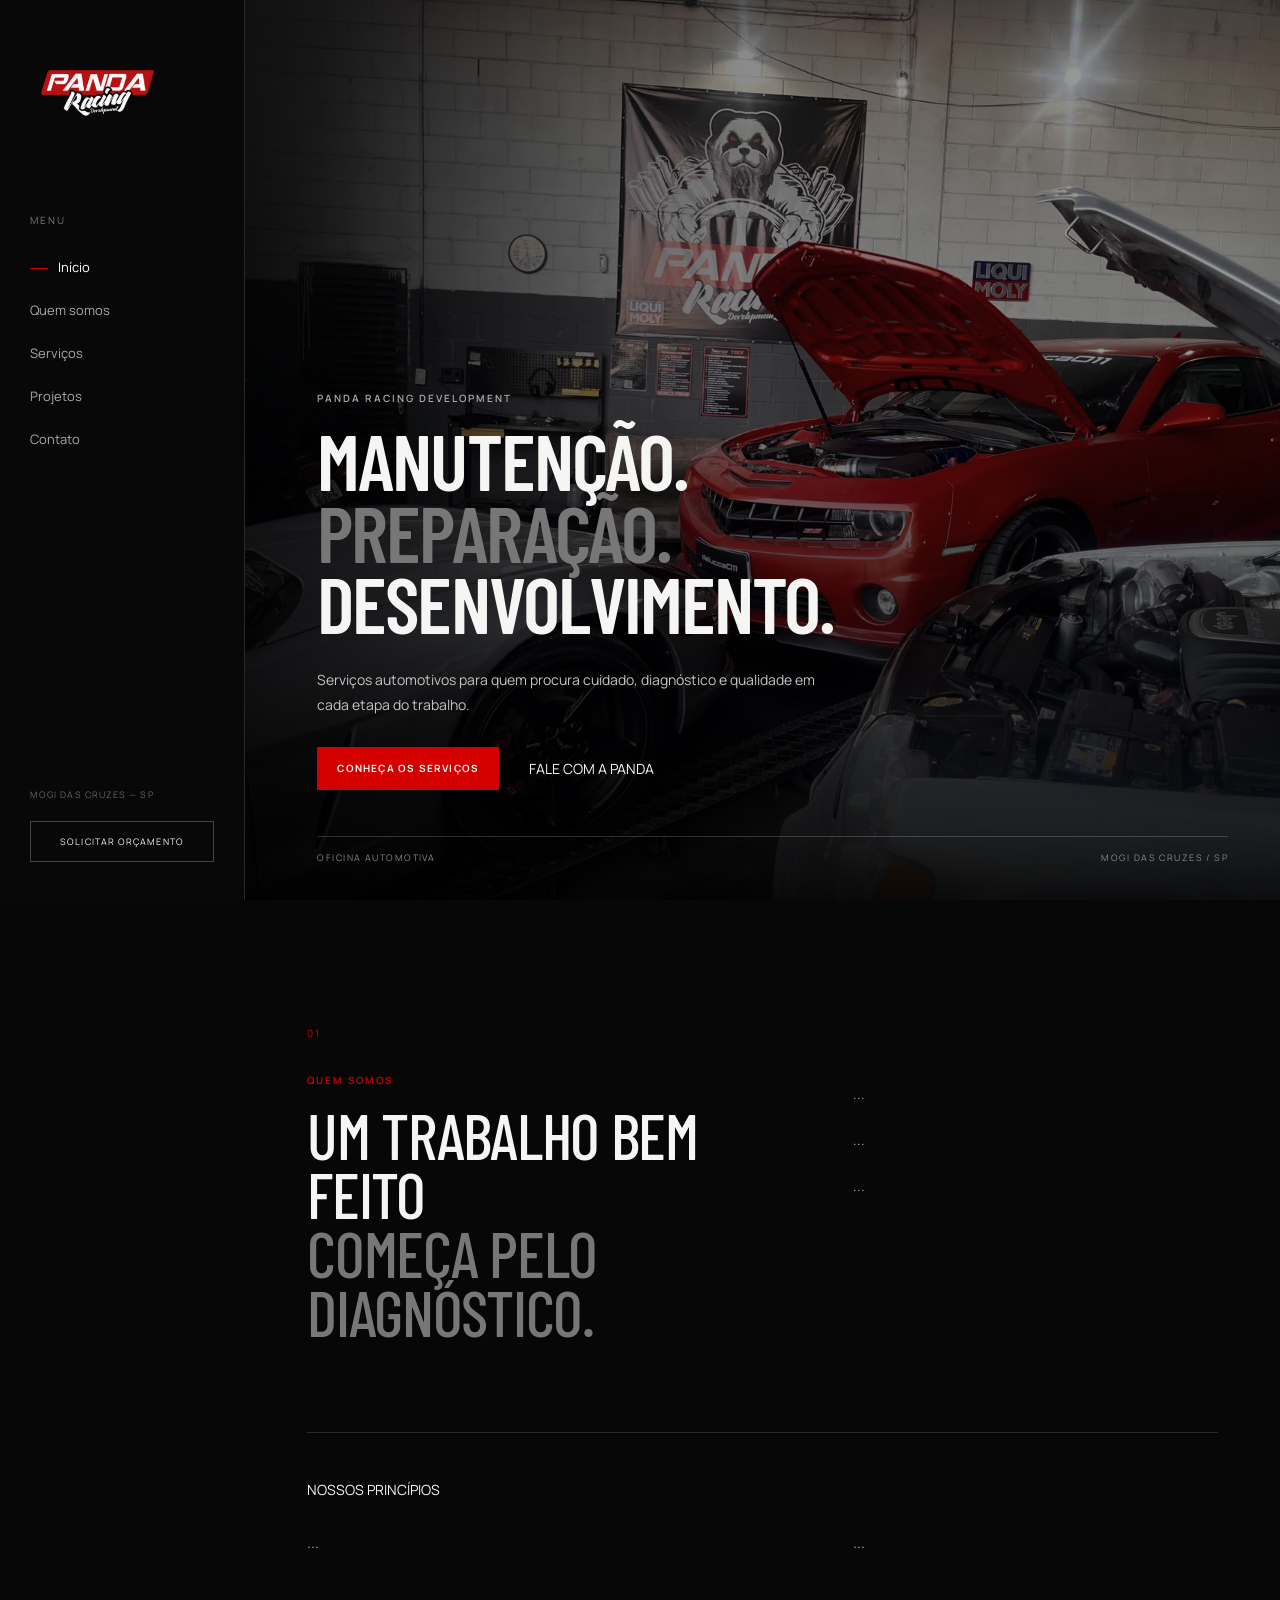
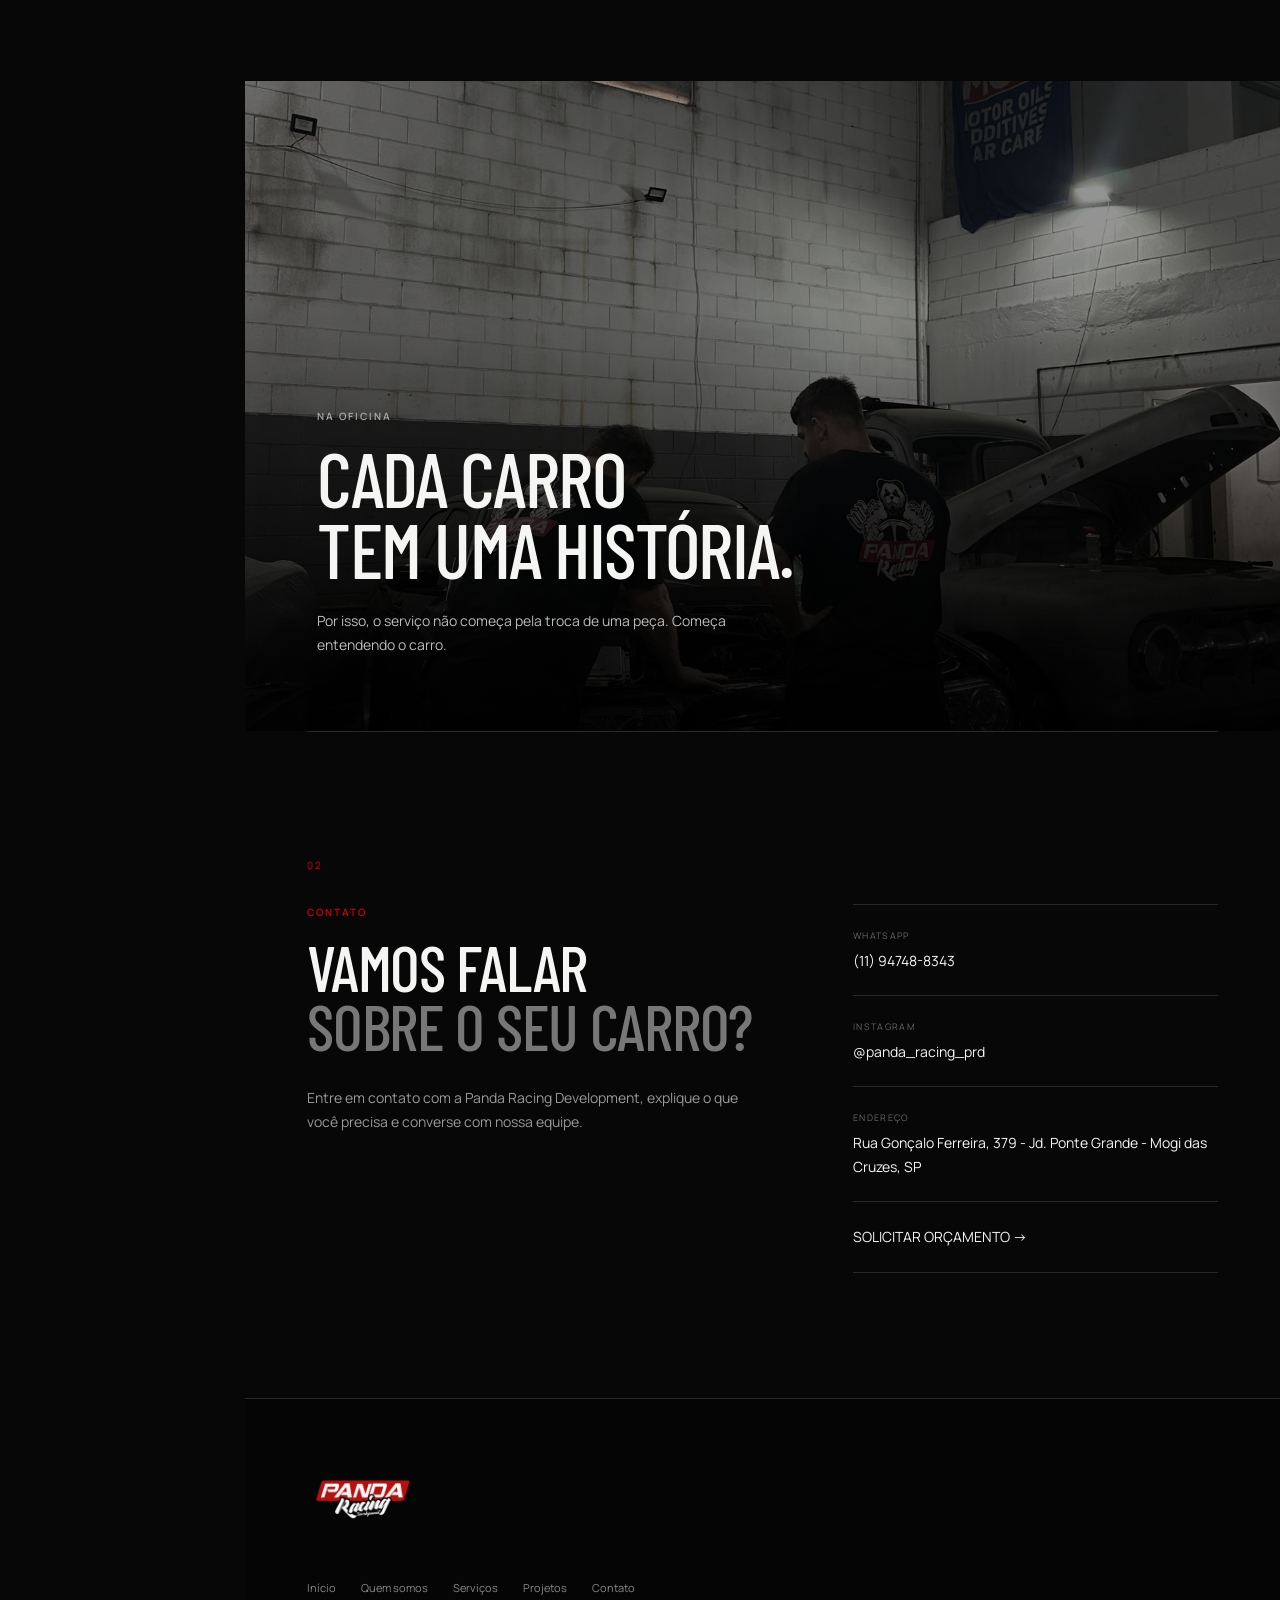
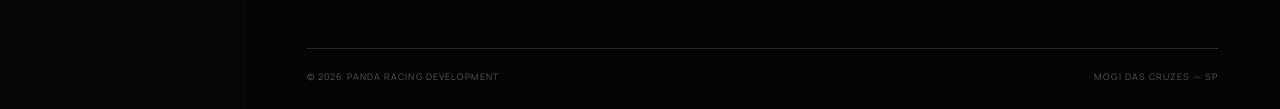
==== commit 05b5a574: "Update index.html" ====
--- a/index.html
+++ b/index.html
@@ -143,85 +143,45 @@
 
     <!-- SOBRE -->
 
-    <section class="intro section" id="sobre">
-
-        <div class="section-index">
-            01
-        </div>
-
-        <div class="intro-content">
-
-           <div>
-
-    <span class="eyebrow red">
-        QUEM SOMOS
-    </span>
-
-    <h2>
-        UM TRABALHO BEM FEITO<br>
-        <span>COMEÇA PELO DIAGNÓSTICO.</span>
-    </h2>
-
-</div>
-
-<div class="intro-text">
-
-    <div class="intro-block">
-
-        <span class="intro-label">
-            QUEM SOMOS
-        </span>
-
-        <p>
-            O Sr. Rodrigo Garcia Souza, conhecido pelo apelido Panda,
-            atua na área desde os 15 anos de idade. Em março de 2021,
-            fundou sua própria oficina, que posteriormente passou a
-            levar seu apelido, dando origem à Panda Racing Development.
-        </p>
-
-        <p>
-            A oficina foi fundada com o intuito de fabricar peças no
-            mercado nacional e diminuir os custos de preparação de
-            carros do mercado americano.
-        </p>
-
-        <p>
-            Após o início das atividades, a procura foi tão grande que,
-            em apenas dois anos, a Panda se estabeleceu em um prédio
-            com capacidade para 20 carros.
-        </p>
+<section class="intro section" id="sobre">
+
+    <div class="section-index">01</div>
+
+    <div class="intro-content">
+
+        <div>
+            <span class="eyebrow red">QUEM SOMOS</span>
+
+            <h2>
+                UM TRABALHO BEM FEITO<br>
+                <span>COMEÇA PELO DIAGNÓSTICO.</span>
+            </h2>
+        </div>
+
+        <div class="intro-text">
+            <p>...</p>
+            <p>...</p>
+            <p>...</p>
+        </div>
 
     </div>
 
 
-    <div class="intro-block">
+    <!-- FORA DO intro-content -->
+    <div class="intro-principles">
 
         <span class="intro-label">
             NOSSOS PRINCÍPIOS
         </span>
 
-        <p>
-            A Panda Racing Development atua na manutenção, diagnóstico,
-            reparação e preparação de veículos, buscando entender cada
-            carro e identificar o que realmente precisa ser feito.
-        </p>
-
-        <p>
-            Do serviço de manutenção do dia a dia a trabalhos específicos,
-            cada etapa é realizada com organização, atenção e critério.
-        </p>
+        <div class="principles-content">
+            <p>...</p>
+            <p>...</p>
+        </div>
 
     </div>
 
-
-    <a href="servicos.html" class="arrow-link">
-        CONHECER SERVIÇOS
-        <span>↗</span>
-    </a>
-
-</div>
-    </section>
-
+</section>
 
     <!-- IMAGEM DA OFICINA -->
 
--- a/css/style.css
+++ b/css/style.css
@@ -359,7 +359,33 @@
     border-color:var(--red);
     color:#fff;
 }
-
+.intro-principles{
+    margin-top:90px;
+    padding-top:45px;
+    border-top:1px solid #2a2a2a;
+}
+
+.intro-principles .intro-label{
+    display:block;
+    margin-bottom:28px;
+}
+
+.principles-content{
+    display:grid;
+    grid-template-columns:1.1fr .9fr;
+    gap:100px;
+}
+
+.principles-content p{
+    color:#aaa;
+    margin:0;
+    font-size:15px;
+    line-height:1.8;
+}
+
+.intro-principles + .arrow-link{
+    margin-top:45px;
+}
 
 /* =========================
    IMAGE SECTION
@@ -1056,4 +1082,4 @@
         animation:none!important;
     }
 
-}+}
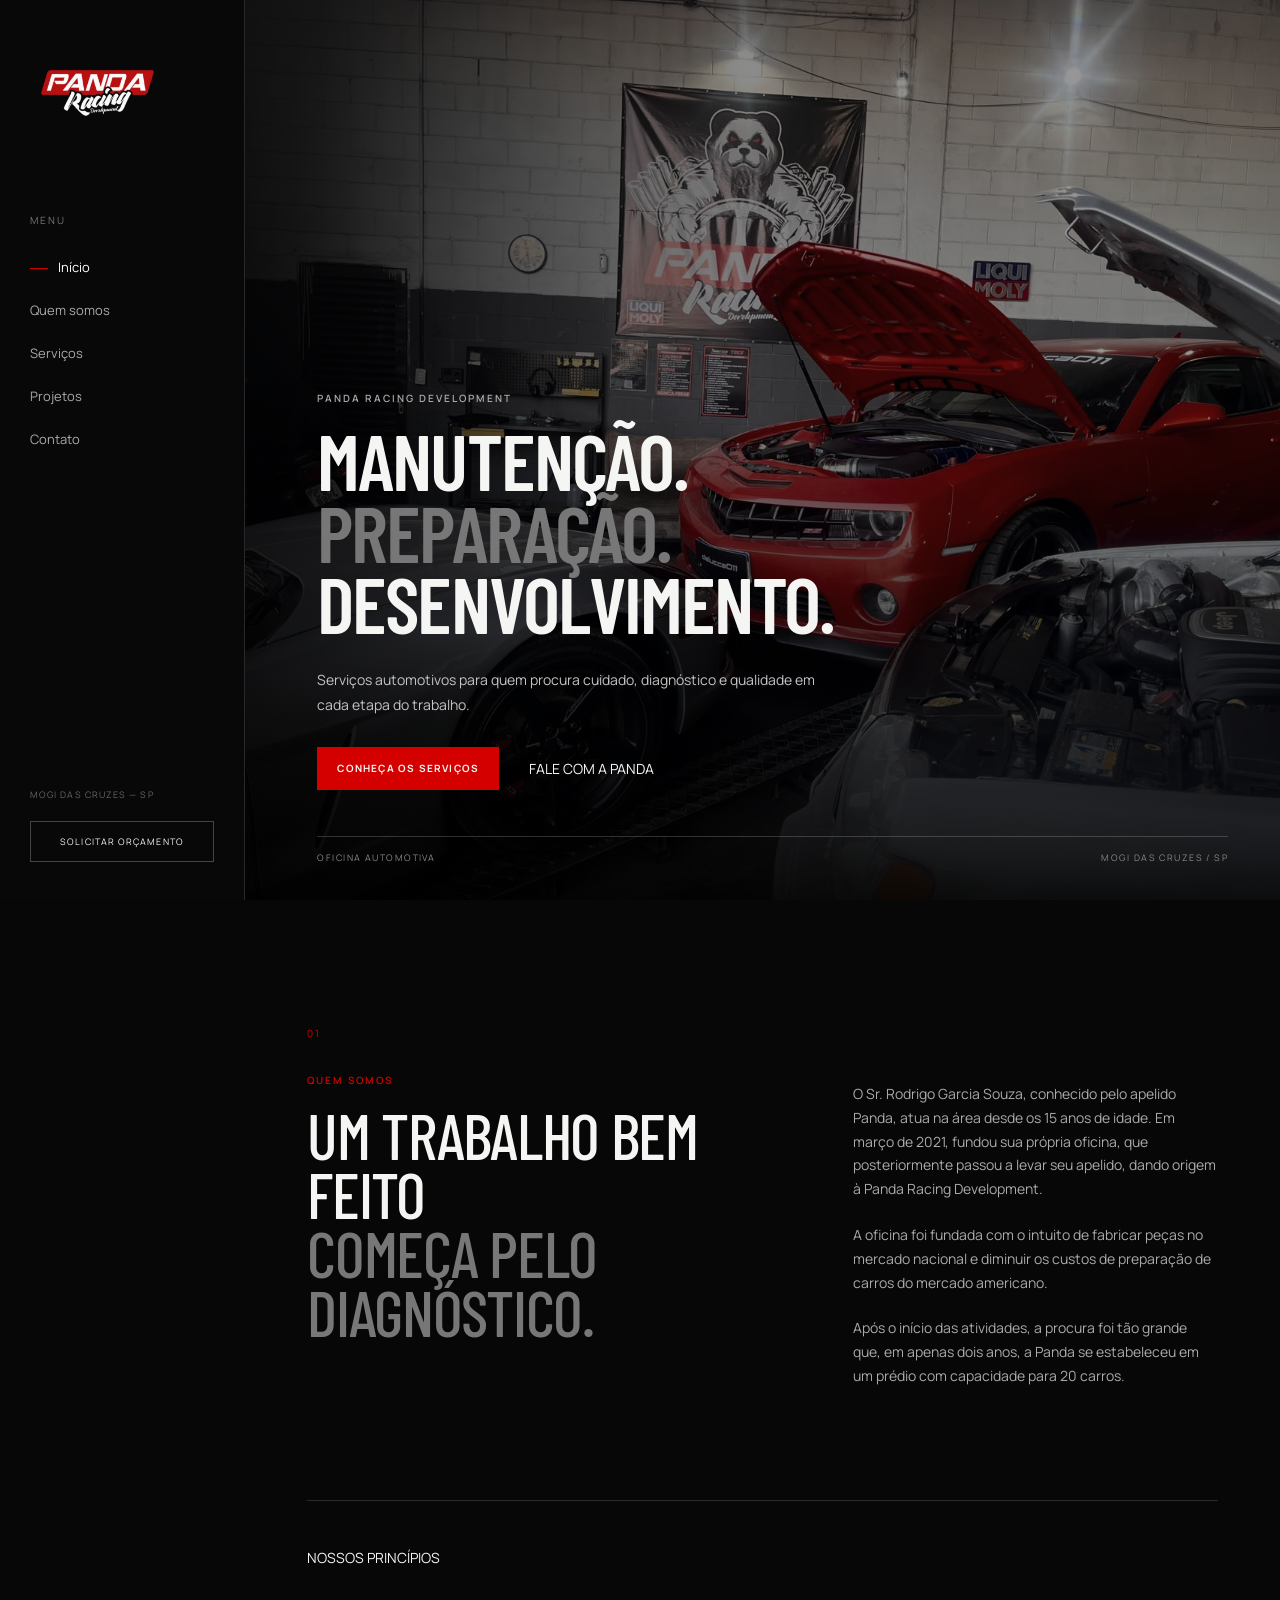
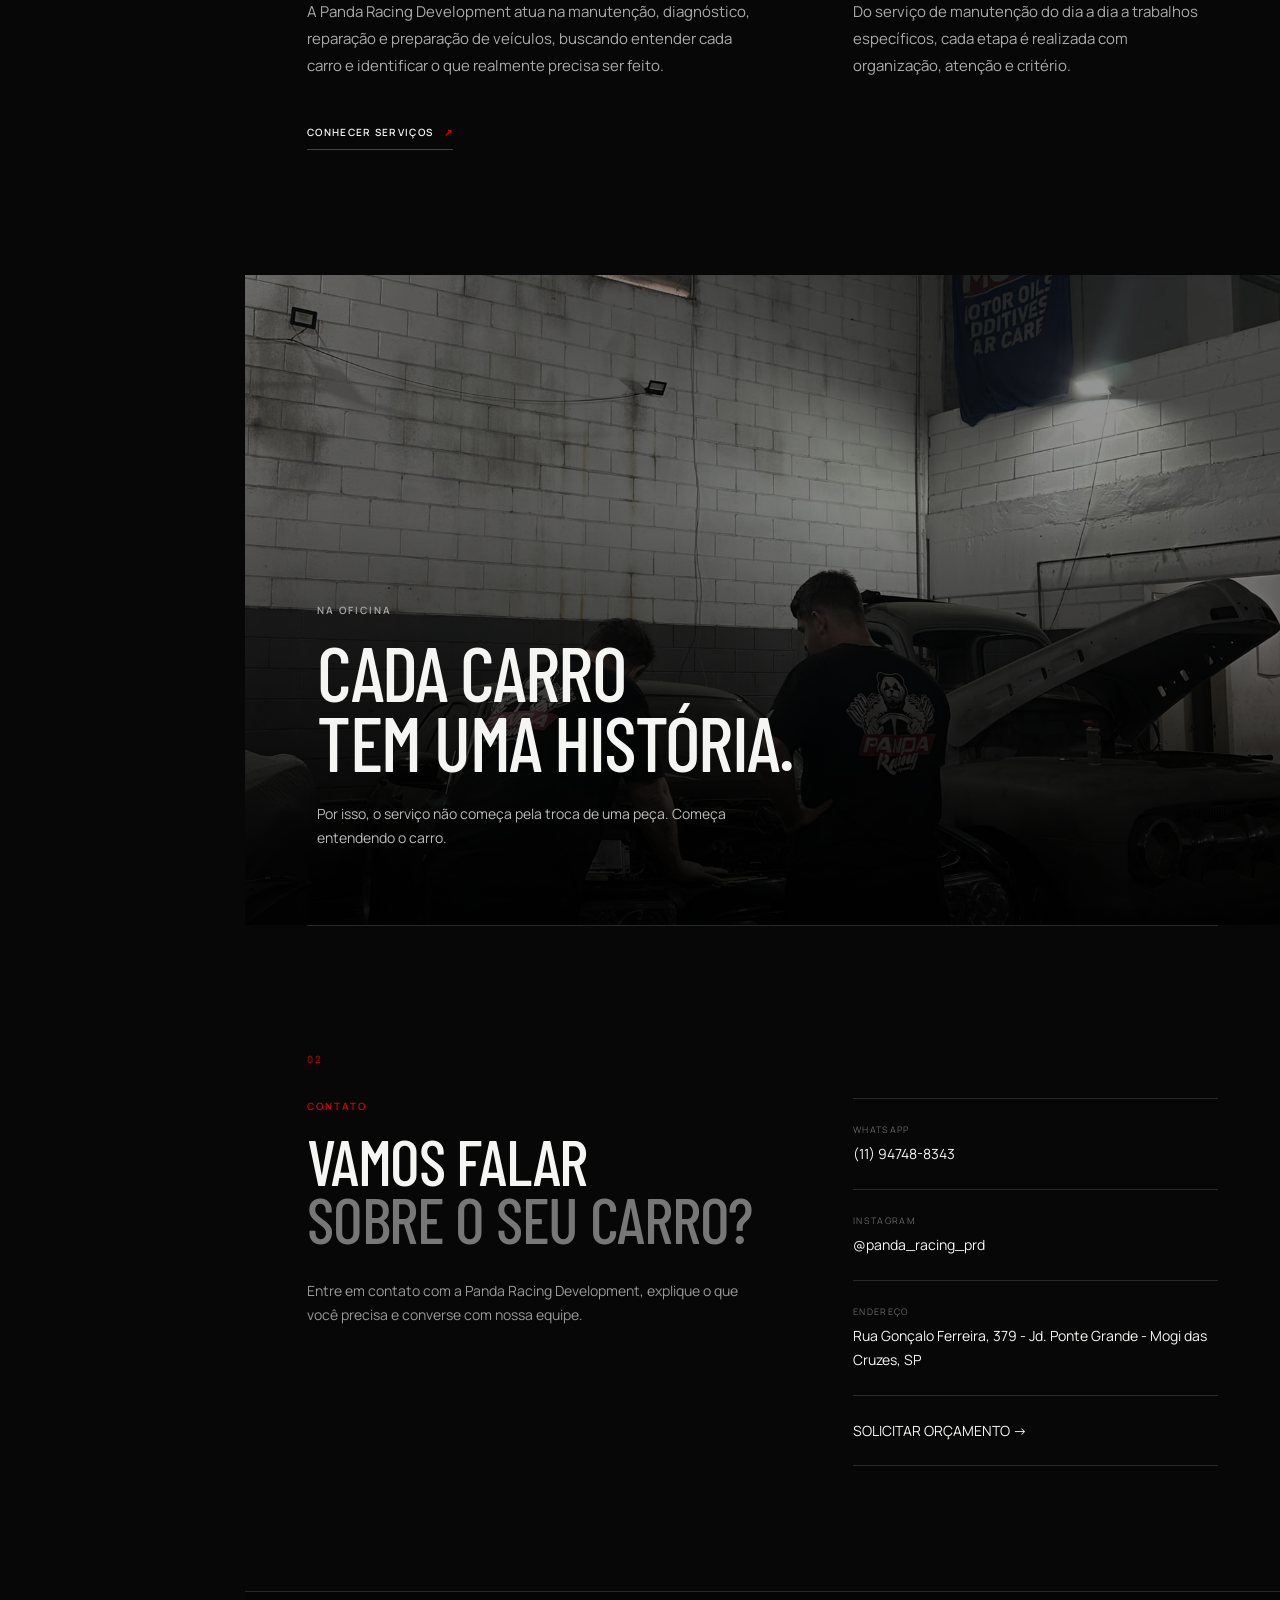
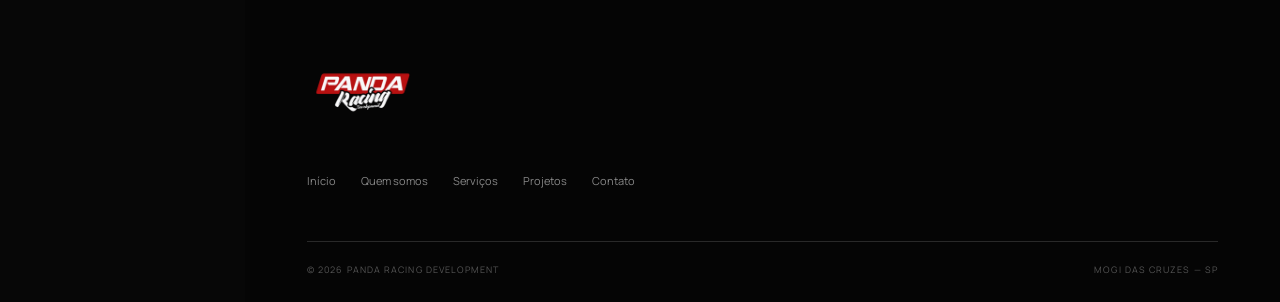
==== commit e31967d7: "Update index.html" ====
--- a/index.html
+++ b/index.html
@@ -147,6 +147,7 @@
 
     <div class="section-index">01</div>
 
+    <!-- QUEM SOMOS -->
     <div class="intro-content">
 
         <div>
@@ -159,15 +160,32 @@
         </div>
 
         <div class="intro-text">
-            <p>...</p>
-            <p>...</p>
-            <p>...</p>
+
+            <p>
+                O Sr. Rodrigo Garcia Souza, conhecido pelo apelido Panda,
+                atua na área desde os 15 anos de idade. Em março de 2021,
+                fundou sua própria oficina, que posteriormente passou a
+                levar seu apelido, dando origem à Panda Racing Development.
+            </p>
+
+            <p>
+                A oficina foi fundada com o intuito de fabricar peças no
+                mercado nacional e diminuir os custos de preparação de
+                carros do mercado americano.
+            </p>
+
+            <p>
+                Após o início das atividades, a procura foi tão grande que,
+                em apenas dois anos, a Panda se estabeleceu em um prédio
+                com capacidade para 20 carros.
+            </p>
+
         </div>
 
     </div>
 
 
-    <!-- FORA DO intro-content -->
+    <!-- NOSSOS PRINCÍPIOS -->
     <div class="intro-principles">
 
         <span class="intro-label">
@@ -175,11 +193,28 @@
         </span>
 
         <div class="principles-content">
-            <p>...</p>
-            <p>...</p>
+
+            <p>
+                A Panda Racing Development atua na manutenção, diagnóstico,
+                reparação e preparação de veículos, buscando entender cada
+                carro e identificar o que realmente precisa ser feito.
+            </p>
+
+            <p>
+                Do serviço de manutenção do dia a dia a trabalhos específicos,
+                cada etapa é realizada com organização, atenção e critério.
+            </p>
+
         </div>
 
     </div>
+
+
+    <!-- LINK PARA SERVIÇOS -->
+    <a href="servicos.html" class="arrow-link">
+        CONHECER SERVIÇOS
+        <span>↗</span>
+    </a>
 
 </section>
 
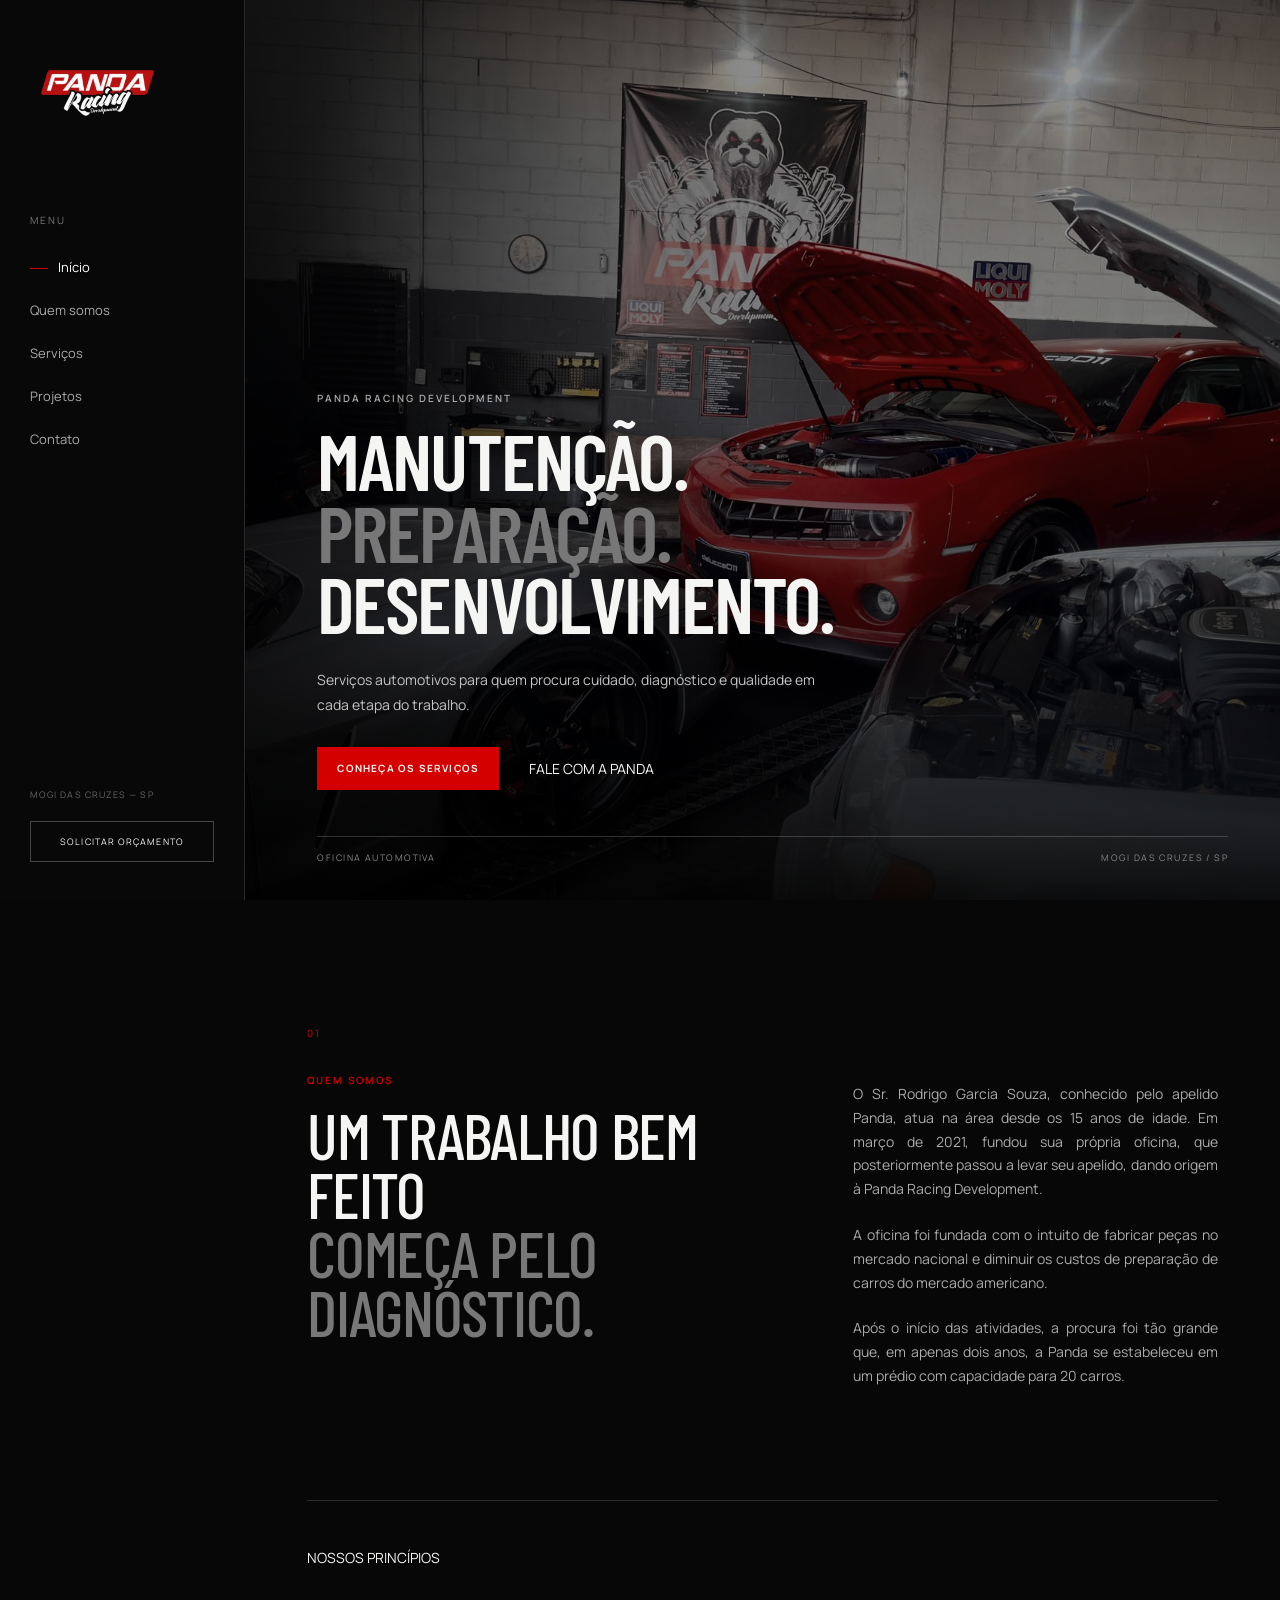
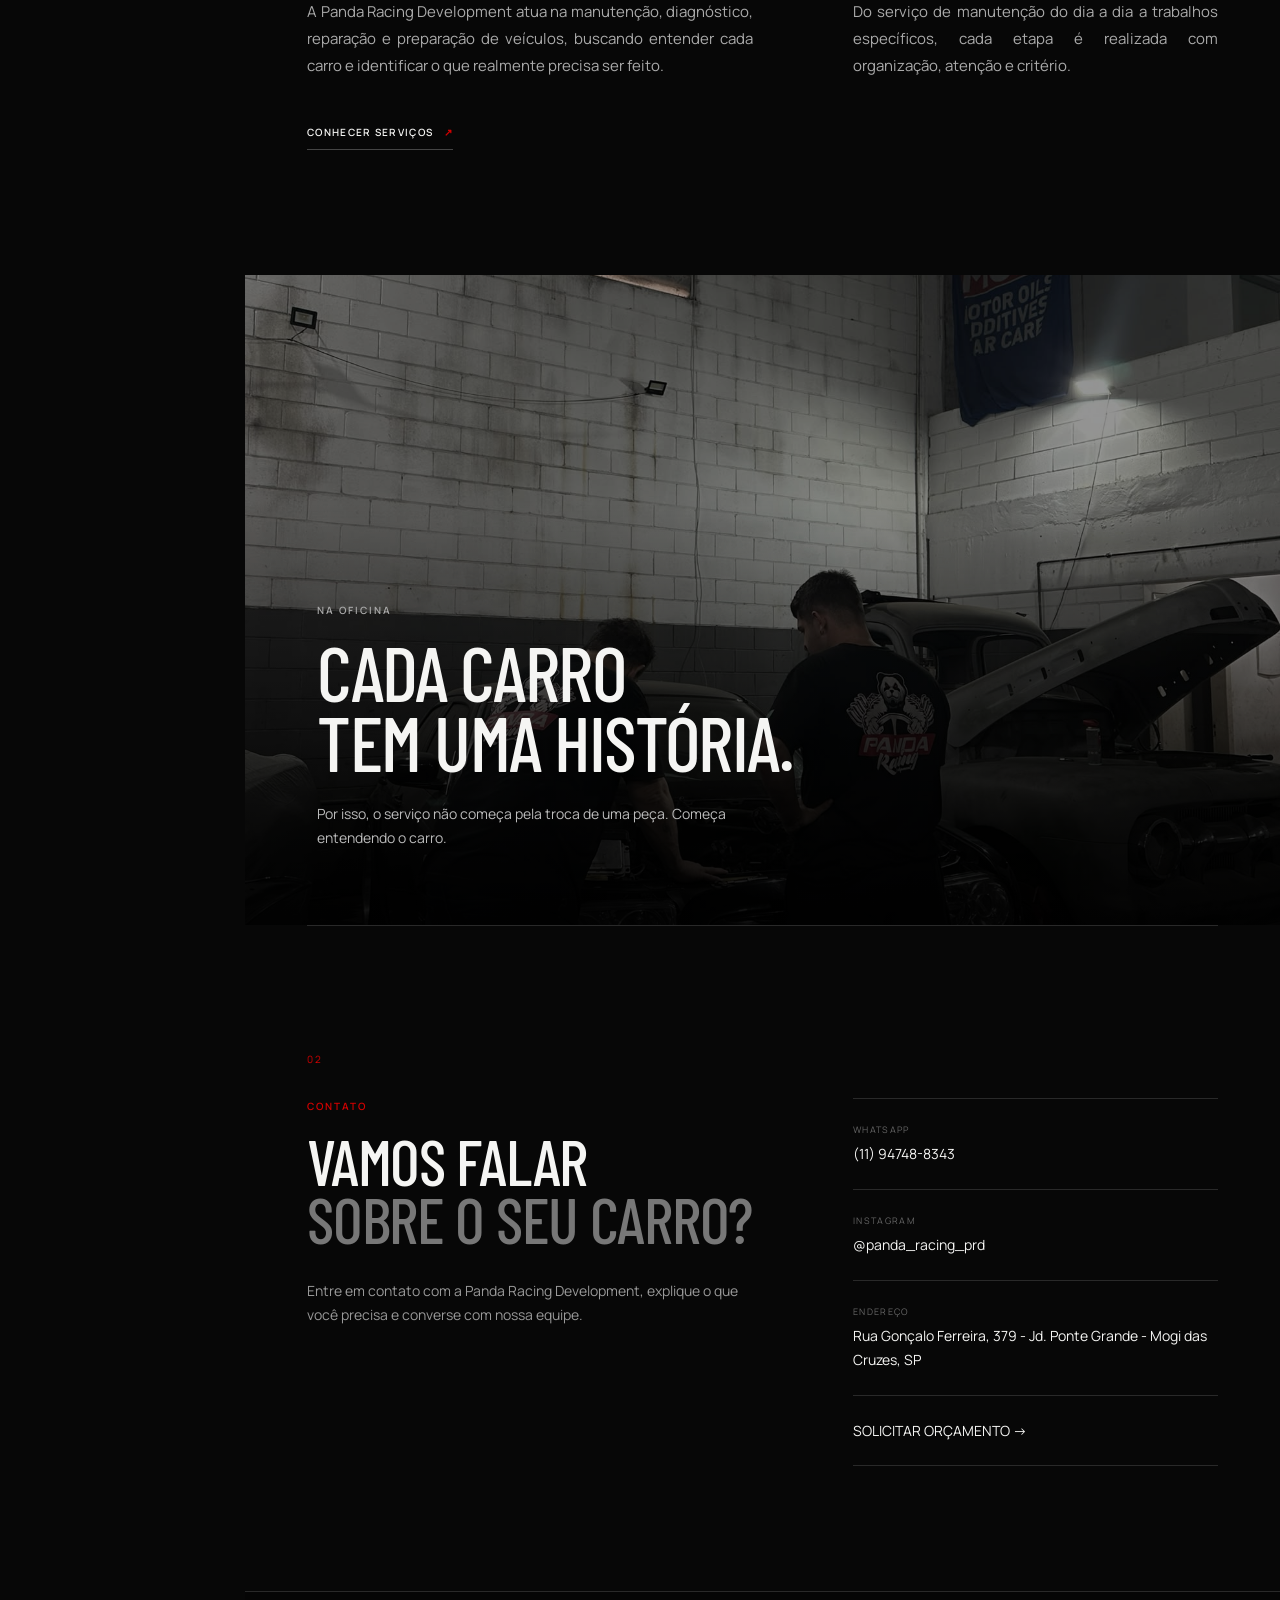
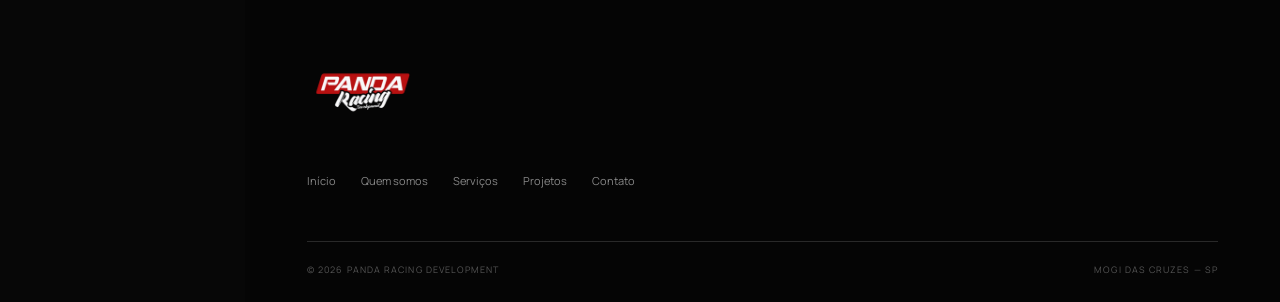
==== commit a204a375: "Update index.html" ====
--- a/index.html
+++ b/index.html
@@ -5,7 +5,7 @@
     <meta name="viewport" content="width=device-width, initial-scale=1">
 
     <title>Panda Racing Development | Oficina Automotiva</title>
-
+ 
     <meta
         name="description"
         content="Panda Racing Development — manutenção, diagnóstico, preparação e projetos automotivos em Mogi das Cruzes."
--- a/css/style.css
+++ b/css/style.css
@@ -1083,3 +1083,7 @@
     }
 
 }
+.intro-text p,
+.principles-content p {
+    text-align: justify;
+}
